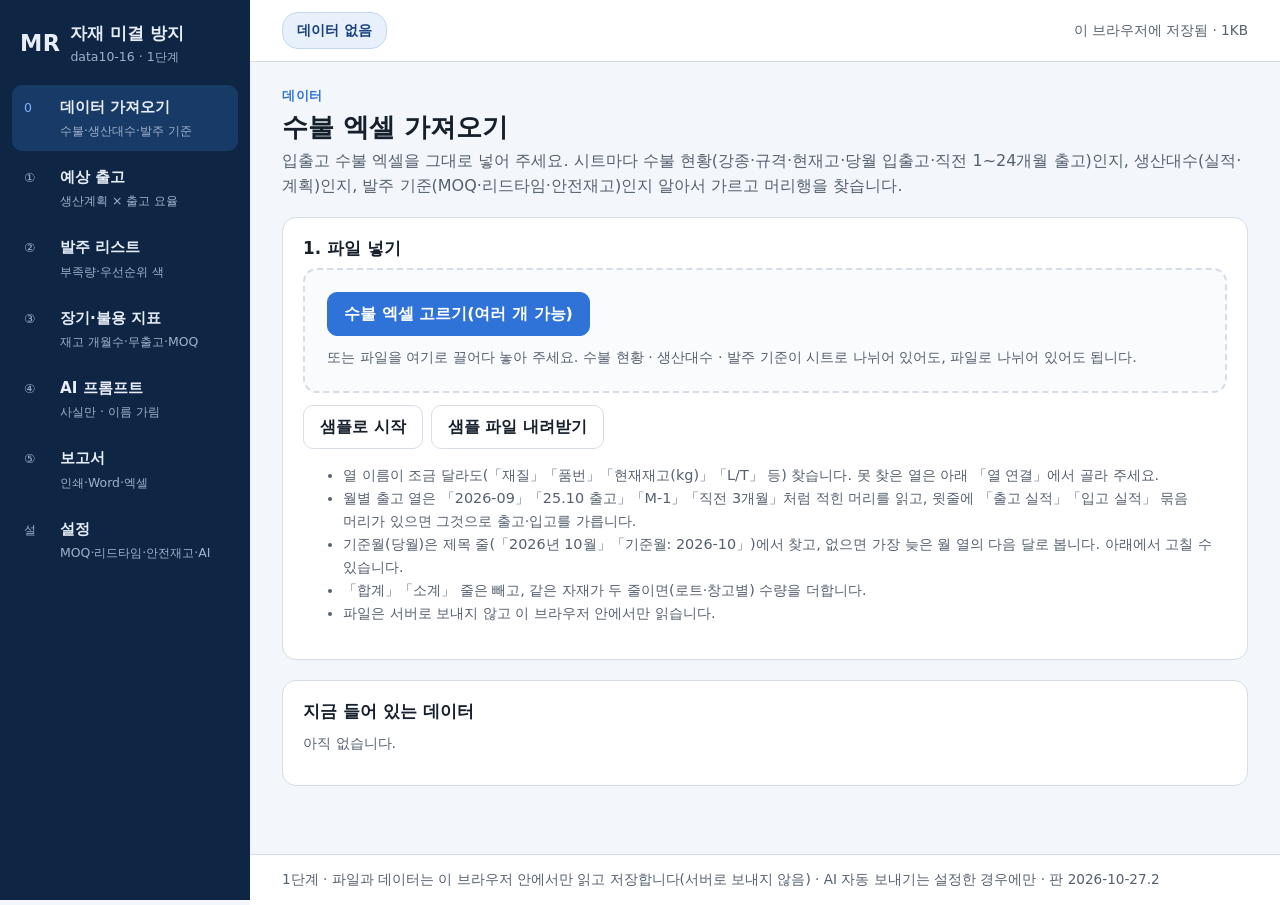
==== index.html @ 87fcae1d "data10-16 임시 배포 Co-Authored-By: Claude Opus 5.5 <noreply@anthropic.com>" ====
<!doctype html>
<html lang="ko">
<head>
  <meta charset="utf-8">
  <meta name="viewport" content="width=device-width, initial-scale=1">
  <title>원/부자재 미결 방지 — 1단계</title>
  <meta name="description" content="입출고 수불 엑셀과 생산계획으로 자재별 대당 출고 요율을 내고 차 3개월 예상 출고·월별 기초재고·부족량·발주 마감과 우선순위 색, MOQ·리드타임을 반영한 발주 리스트, 장기·불용 재고 지표, AI 프롬프트와 보고서를 만드는 브라우저 도구(1단계)">
  <meta name="robots" content="noindex">
  <!-- fresh-guard v3 (2026-10-21) — 배포 직후에도 강력 새로고침 없이 새 화면을 보이게 한다.
       GitHub Pages 는 HTML 을 max-age=600 으로 준다. 브라우저도, GitHub 앞단 캐시(Fastly)도 그동안 옛 HTML 을 줄 수 있다
       (Cloudflare 는 HTML 을 캐시하지 않는다 — cf-cache-status: DYNAMIC 실측).
       여기서 하는 일: 지금 화면의 Last-Modified(document.lastModified)와 서버의 최신 값(HEAD)을 비교해,
       서버 쪽이 새로우면 「?_fg=<판>」을 붙인 주소로 한 번 옮겨 간다. 질의가 붙은 주소는 브라우저 캐시에도 Fastly 캐시에도
       없어 반드시 새 판이 온다(실측 x-cache: MISS). 붙은 _fg 는 새 화면이 뜨자마자 주소창에서 지운다. 같은 판으로 두 번 돌지 않는다.
       v2: 열 때만이 아니라 앱 안 메뉴 이동(pushState·hashchange·popstate) 때도 15초에 한 번까지 다시 잰다(열어 둔 탭).
       v3: location.reload() 대신 질의 붙은 주소로 — reload 가 Fastly 에 남은 옛 판을 다시 받아 멈추던 것(10-21 build-data 강의안).
       탭 전환·포커스로는 옮기지 않는다(입력 유실). ETag 는 Cloudflare 가 지워서 쓸 수 없다. 원본: dreamit-1000/scripts/fresh-guard/guard.html -->
  <script>(function(){try{var L=location,P='_fg',h=window.history,q=L.search;if(/[?&]_fg=/.test(q)&&h&&h.replaceState){q=q.replace(/([?&])_fg=[^&]*&?/,'$1').replace(/[?&]$/,'');h.replaceState(h.state,'',L.pathname+q+L.hash);}var d=Date.parse(document.lastModified),u=L.pathname+L.search,k='__fresh_guard',t=0;if(!d||!window.fetch||!window.sessionStorage)return;var g=function(s,v){return s+(s.indexOf('?')<0?'?':'&')+P+'='+v;};var c=function(){var n=Date.now();if(n-t<15000)return;t=n;fetch(g(u,n),{method:'HEAD',cache:'no-store'}).then(function(r){var lm=r.headers.get('last-modified'),f=lm&&Date.parse(lm);if(!f||f<=d+1000)return;if(sessionStorage.getItem(k)===lm)return;sessionStorage.setItem(k,lm);L.replace(g(L.pathname+L.search,f)+L.hash);})['catch'](function(){});};c();var p=h&&h.pushState;if(p)h.pushState=function(){var x=p.apply(this,arguments);c();return x;};addEventListener('hashchange',c);addEventListener('popstate',c);}catch(e){}})();</script>
  <link rel="stylesheet" href="css/style.css?v=2026-10-27.2">
</head>
<body>
  <a class="skip" href="#main">본문으로 건너뛰기</a>
  <div class="shell">
    <aside class="side" aria-label="주 메뉴">
      <a class="brand" href="#/import">
        <span class="brand-mark" aria-hidden="true">MR</span>
        <span class="brand-text">
          <span class="brand-name">자재 미결 방지</span>
          <span class="brand-sub">data10-16 · 1단계</span>
        </span>
      </a>
      <nav class="nav" id="nav"></nav>
    </aside>

    <div class="body">
      <header class="topbar">
        <a class="scope-chip" id="dataChip" href="#/import"></a>
        <span class="topbar-note" id="storeNote"></span>
      </header>
      <div id="sampleBanner" class="sample-banner" hidden></div>
      <main id="main" class="main" tabindex="-1"></main>
      <footer class="site-footer">
        1단계 · 파일과 데이터는 이 브라우저 안에서만 읽고 저장합니다(서버로 보내지 않음) · AI 자동 보내기는 설정한 경우에만
      </footer>
    </div>
  </div>

  <div id="toast" class="toast" role="status" aria-live="polite" hidden></div>

  <!-- 로컬 파일(file://)로 열어도 돌도록 module 이 아닌 일반 스크립트로 불러옵니다 -->
  <script src="vendor/xlsx.full.min.js?v=2026-10-27.2"></script>
  <script src="js/logic.js?v=2026-10-27.2"></script>
  <script src="js/sample-data.js?v=2026-10-27.2"></script>
  <script src="js/store.js?v=2026-10-27.2"></script>
  <script src="js/charts.js?v=2026-10-27.2"></script>
  <script src="js/ai-endpoint.js?v=2026-10-27.2"></script>
  <script src="js/ai-panel.js?v=2026-10-27.2"></script>
  <script src="js/app.js?v=2026-10-27.2"></script>
</body>
</html>
---- css/style.css ----
/* Deep drawing 불량률 분석 — 1단계 화면 스타일
   뼈대(짙은 남색 사이드바 + 밝은 본문)와 부품은 data09-25 에서 가져왔습니다.
   360px 까지 반응형, 좁은 화면에서는 사이드바가 위쪽 메뉴로 바뀝니다. 그래프 색은 --series-* 변수. */
:root {
  --container-pad: 16px;
  --bg: #f3f6fa;
  --surface: #ffffff;
  --text: #16202c;
  --muted: #56616f;
  --line: #d6dde6;
  --primary: #2f73d9;
  --primary-dark: #215cb4;
  --primary-soft: #e8f0fc;
  --on-primary: #ffffff;
  --side: #0f2544;
  --side-2: #183a66;
  --on-side: #e7eef8;
  --on-side-muted: #9fb2cc;
  --danger: #b3261e;
  --warn-bg: #fff4d6;
  --ok: #1b6e3a;
  --fact: #1b6e3a;
  --obs: #8a4b00;
  --radius: 10px;
  --series-1: #2a78d6;    /* 불량률 */
  --series-2: #eb6834;    /* 목표 초과·몰린 조건 */
  --series-3: #1baf7a;    /* 목표선 */
  --series-plan: #9aa7b8; /* 작업수량·표본 적음(중립 회색) */
  --caution-bg: #fff4d6;
  --caution: #6b4d00;
}
@media (min-width: 640px) { :root { --container-pad: 24px; } }
@media (min-width: 1024px) { :root { --container-pad: 32px; } }

*, *::before, *::after { box-sizing: border-box; }
html { -webkit-text-size-adjust: 100%; }
body {
  margin: 0;
  background: var(--bg);
  color: var(--text);
  font-family: "Pretendard", "Apple SD Gothic Neo", "Malgun Gothic", "Noto Sans KR", system-ui, sans-serif;
  font-size: 16px;
  line-height: 1.6;
  word-break: keep-all;
  overflow-wrap: break-word;
}
button, input, select, textarea { font: inherit; color: inherit; }
input[type="file"] { max-width: 100%; }
img { max-width: 100%; display: block; }
h1, h2, h3 { line-height: 1.3; margin: 0 0 .5em; }
h1 { font-size: 1.6rem; }
h2 { font-size: 1.2rem; }
h3 { font-size: 1.05rem; }
p { margin: 0 0 .75em; }
a { color: var(--primary); }
.sr { position: absolute; width: 1px; height: 1px; overflow: hidden; clip: rect(0 0 0 0); white-space: nowrap; }
.skip { position: absolute; left: -999px; }
.skip:focus { left: 8px; top: 8px; background: #fff; padding: 8px; z-index: 50; }
[hidden] { display: none !important; }

/* ── 뼈대: 사이드바 + 본문 ─────────────────── */
.shell { display: grid; grid-template-columns: 250px minmax(0, 1fr); min-height: 100vh; }
.side { background: var(--side); color: var(--on-side); padding: 20px 12px; position: sticky; top: 0; height: 100vh; overflow-y: auto; }
.brand { display: flex; align-items: center; gap: 10px; text-decoration: none; color: var(--on-side); padding: 0 8px 18px; }
.brand-mark { font-weight: 800; font-size: 1.4rem; letter-spacing: .02em; }
.brand-text { display: flex; flex-direction: column; min-width: 0; }
.brand-name { font-weight: 800; font-size: 1.05rem; }
.brand-sub { font-size: .78rem; color: var(--on-side-muted); }
.nav { display: flex; flex-direction: column; gap: 4px; }
.nav a {
  display: grid; grid-template-columns: 28px minmax(0, 1fr); gap: 2px 8px; align-items: baseline;
  padding: 10px 12px; border-radius: var(--radius); color: var(--on-side); text-decoration: none;
}
.nav a .no { font-size: .78rem; color: var(--on-side-muted); }
.nav a .t { font-weight: 700; font-size: .95rem; }
.nav a .s { grid-column: 2; font-size: .78rem; color: var(--on-side-muted); }
.nav a:hover { background: rgba(255, 255, 255, .06); }
.nav a[aria-current="page"] { background: var(--side-2); }
.nav a[aria-current="page"] .no { color: #7fb0ff; }

.body { min-width: 0; display: flex; flex-direction: column; }
.topbar {
  display: flex; flex-wrap: wrap; align-items: center; gap: 8px 16px;
  padding: 12px var(--container-pad); background: var(--surface); border-bottom: 1px solid var(--line);
  position: sticky; top: 0; z-index: 10;
}
.scope-chip {
  display: inline-flex; flex-wrap: wrap; gap: 2px 8px; align-items: center; min-width: 0; max-width: 100%;
  padding: 6px 14px; border-radius: 16px; background: var(--primary-soft); border: 1px solid #c3d6f3;
  color: #17427e; font-weight: 700; font-size: .9rem; text-decoration: none;
}
.scope-chip .dim { font-weight: 500; color: var(--muted); }
.topbar-note { margin-left: auto; font-size: .85rem; color: var(--muted); }
.sample-banner { background: var(--warn-bg); border-bottom: 1px solid #e8cf85; color: #5a4400; font-size: .92rem; padding: 8px var(--container-pad); }
.main { padding: 24px var(--container-pad) 48px; width: 100%; max-width: calc(1280px + 2 * var(--container-pad)); }
.main:focus { outline: none; }
.site-footer { margin-top: auto; border-top: 1px solid var(--line); background: var(--surface); color: var(--muted); font-size: .85rem; padding: 14px var(--container-pad); }

@media (max-width: 1023px) {
  .shell { grid-template-columns: minmax(0, 1fr); }
  .side { position: static; height: auto; padding: 12px var(--container-pad); }
  .brand { padding: 0 0 10px; }
  .nav { flex-direction: row; flex-wrap: wrap; gap: 4px; }
  .nav a { display: inline-flex; gap: 6px; padding: 6px 10px; }
  .nav a .s { display: none; }
  .topbar { position: static; }
}

/* ── 공통 부품 ─────────────────────────── */
.stage { font-size: .8rem; font-weight: 800; color: var(--primary); letter-spacing: .04em; margin-bottom: 4px; }
.page-head { display: flex; flex-wrap: wrap; align-items: flex-end; gap: 8px 16px; margin-bottom: 18px; }
.page-head .titles { margin-right: auto; min-width: 0; }
.page-head h1 { margin: 0; }
.page-head .lead { color: var(--muted); margin: 4px 0 0; }
.card { background: var(--surface); border: 1px solid var(--line); border-radius: 14px; padding: 20px; margin-bottom: 20px; min-width: 0; }
.card > h2 { font-size: 1.05rem; }
.note { color: var(--muted); font-size: .9rem; }
.grid-2 { display: grid; grid-template-columns: repeat(2, minmax(0, 1fr)); gap: 20px; }
@media (max-width: 900px) { .grid-2 { grid-template-columns: minmax(0, 1fr); } }

.btn {
  display: inline-flex; align-items: center; justify-content: center; gap: 8px;
  min-height: 44px; padding: 8px 16px; border-radius: var(--radius);
  border: 1px solid var(--line); background: var(--surface); cursor: pointer; font-weight: 700; text-decoration: none; color: var(--text);
}
.btn:hover { border-color: var(--primary); }
.btn:disabled { opacity: .5; cursor: not-allowed; }
.btn-primary { background: var(--primary); color: var(--on-primary); border-color: var(--primary); }
.btn-primary:hover { background: var(--primary-dark); }
.btn-danger { color: var(--danger); border-color: var(--danger); }
.btn-sm { min-height: 36px; padding: 4px 12px; font-size: .9rem; }
.btn-big { min-height: 52px; font-size: 1.05rem; padding: 12px 28px; }
.btn-row { display: flex; flex-wrap: wrap; gap: 8px; }

/* 양식 */
.form-grid { display: grid; grid-template-columns: repeat(3, minmax(0, 1fr)); gap: 14px 18px; }
.form-grid .span-all { grid-column: 1 / -1; }
@media (max-width: 1100px) { .form-grid { grid-template-columns: repeat(2, minmax(0, 1fr)); } }
@media (max-width: 560px) { .form-grid { grid-template-columns: minmax(0, 1fr); } }
.field { display: flex; flex-direction: column; gap: 4px; min-width: 0; }
.field > span { font-weight: 700; font-size: .9rem; }
.field > span .req { color: var(--danger); margin-left: 4px; }
.field input, .field select, .field textarea {
  width: 100%; min-height: 44px; padding: 8px 10px; border: 1px solid var(--line); border-radius: var(--radius); background: var(--surface);
}
.field textarea { min-height: 80px; resize: vertical; }
.field .hint { font-size: .82rem; color: var(--muted); }
.field .err { color: var(--danger); font-size: .88rem; }
.field.invalid input, .field.invalid select, .field.invalid textarea { border-color: var(--danger); }
fieldset.block { border: 1px solid var(--line); border-radius: 14px; padding: 16px 18px 18px; margin: 0 0 18px; background: var(--surface); min-width: 0; }
fieldset.block legend { font-weight: 800; padding: 0 6px; }
details.block { border: 1px solid var(--line); border-radius: 14px; padding: 8px 18px; margin: 0 0 10px; background: var(--surface); min-width: 0; }
details.block[open] { padding-bottom: 16px; }
details.block > summary { font-weight: 800; overflow-wrap: anywhere; }
.view-toggle { display: inline-flex; border: 1px solid var(--line); border-radius: 10px; overflow: hidden; }
.view-toggle button { border: 0; background: var(--surface); padding: 6px 14px; font: inherit; cursor: pointer; min-height: 36px; }
.view-toggle button[aria-pressed="true"] { background: var(--primary); color: #fff; font-weight: 700; }
table.list.pivot td.label { white-space: nowrap; }
table.list.alias td:first-child { font-weight: 700; }
.kind { display: inline-block; font-size: .75rem; font-weight: 800; padding: 1px 8px; border-radius: 999px; margin-left: 6px; vertical-align: middle; }
.kind.fact { background: #e3f3e8; color: var(--fact); }
.kind.obs { background: #fdf0dc; color: var(--obs); }
.kind.meta { background: #eef1f5; color: var(--muted); }
.submit-bar { display: flex; justify-content: flex-end; gap: 8px; flex-wrap: wrap; position: sticky; bottom: 0; background: var(--bg); padding: 12px 0; }

/* 표 */
.table-wrap { overflow-x: auto; border: 1px solid var(--line); border-radius: var(--radius); background: var(--surface); }
table.list { width: 100%; border-collapse: collapse; font-size: .92rem; }
table.list th, table.list td { padding: 8px 10px; border-bottom: 1px solid var(--line); text-align: left; vertical-align: top; }
table.list th { background: #eef2f7; white-space: nowrap; }
table.list td.num, table.list th.num { text-align: right; white-space: nowrap; }
table.list td.zero { color: #a3adba; }
table.list tr.differs td { background: #fffaf0; }
table.list td.blk { color: var(--muted); font-size: .82rem; white-space: nowrap; }
.heat-1 { background: #eef4fd; } .heat-2 { background: #d9e7fb; } .heat-3 { background: #bcd4f7; }

/* 통계 타일 */
.tiles { display: grid; grid-template-columns: repeat(4, minmax(0, 1fr)); gap: 12px; margin-bottom: 20px; }
@media (max-width: 900px) { .tiles { grid-template-columns: repeat(2, minmax(0, 1fr)); } }
.tile { background: var(--surface); border: 1px solid var(--line); border-radius: 14px; padding: 14px 16px; min-width: 0; }
.tile .k { font-size: .85rem; color: var(--muted); }
.tile .v { font-size: 1.6rem; font-weight: 800; }

/* 가져오기 */
.map-grid { display: grid; grid-template-columns: repeat(auto-fill, minmax(260px, 1fr)); gap: 10px 16px; }
.map-row { display: flex; flex-direction: column; gap: 4px; min-width: 0; border: 1px solid var(--line); border-radius: 10px; padding: 8px 10px; background: #fafbfd; }
.map-row .col { font-weight: 800; }
.map-row .ex { font-size: .8rem; color: var(--muted); overflow: hidden; text-overflow: ellipsis; white-space: nowrap; }
.map-row select { min-height: 38px; border: 1px solid var(--line); border-radius: 8px; padding: 4px 8px; background: #fff; width: 100%; }

.alert { padding: 10px 14px; border-radius: var(--radius); margin: 10px 0; }
.alert.warn { background: #fdecea; color: #7a1c14; }
.alert.info { background: #eaf1fa; color: #123a66; }
.empty { text-align: center; padding: 40px 16px; color: var(--muted); }

/* 대화상자·알림 */
.dialog { border: none; border-radius: 12px; padding: 0; width: min(640px, calc(100vw - 32px)); max-height: calc(100vh - 32px); }
.dialog::backdrop { background: rgba(0, 0, 0, .45); }
.dialog-body { padding: 20px; }
.dialog-actions { display: flex; justify-content: flex-end; gap: 8px; margin-top: 16px; flex-wrap: wrap; }
.toast { position: fixed; left: 50%; bottom: 24px; transform: translateX(-50%); background: #1b2430; color: #fff; padding: 12px 18px; border-radius: var(--radius); z-index: 100; max-width: calc(100vw - 32px); }
.toast.error { background: var(--danger); }


/* ── data09-25 에서 이어 온 부품 ─────────── */
.filters { display: grid; grid-template-columns: repeat(auto-fit, minmax(min(100%, 200px), 1fr)); gap: 12px 16px; align-items: end; }
.filters .span-all { grid-column: 1 / -1; margin: 0; }
h2.sec { font-size: 1.15rem; margin: 4px 0 12px; }
.tile .v { font-size: 1.35rem; }
.map-row.missing { border-color: var(--danger); background: #fdf3f2; }
.map-row .req { color: var(--danger); font-size: .78rem; }
details > summary { cursor: pointer; font-weight: 700; padding: 6px 0; min-height: 32px; }
details.warn-list ul { max-height: 240px; overflow: auto; font-size: .88rem; }
details.card.rules > summary { font-weight: 700; }
.charts { display: grid; grid-template-columns: repeat(2, minmax(0, 1fr)); gap: 16px; margin-bottom: 16px; }
@media (max-width: 900px) { .charts { grid-template-columns: minmax(0, 1fr); } }
.fig { margin: 0; border: 1px solid var(--line); border-radius: var(--radius); padding: 10px 12px; min-width: 0; background: var(--surface); }
.fig figcaption { font-weight: 800; font-size: .92rem; }
svg.chart { width: 100%; height: auto; display: block; }
svg.chart .grid { stroke: #e6eaf0; stroke-width: 1; }
svg.chart .axis { stroke: #b9c2ce; stroke-width: 1; }
svg.chart .tick { fill: var(--muted); font-size: 12px; }
svg.chart .ln { fill: none; stroke-width: 2; stroke-linejoin: round; }
svg.chart .dot { stroke: var(--surface); stroke-width: 2; }
.legend { display: flex; flex-wrap: wrap; gap: 4px 14px; font-size: .82rem; color: var(--muted); min-height: 4px; }
.legend .lg { display: inline-flex; align-items: center; gap: 6px; }
.legend i { width: 12px; height: 12px; border-radius: 3px; display: inline-block; }
table.list tr.sum td { background: #eef2f7; font-weight: 700; }
table.list tr.total td { background: #dfe7f2; }
table.list td.indent { padding-left: 22px; }
table.list.weekly td:last-child { min-width: 220px; }
table.list.items input[type="text"], table.list.items input:not([type]) { width: 100%; min-height: 36px; padding: 4px 6px; border: 1px solid var(--line); border-radius: 8px; }
table.list tr.excluded td { color: #8b95a3; }
.an-list { display: grid; gap: 10px; }
.an { border: 1px solid var(--line); border-left-width: 5px; border-radius: var(--radius); padding: 10px 14px; min-width: 0; }
.an.lv-bad { border-left-color: var(--danger); }
.an.lv-warn { border-left-color: #c98500; }
.an-top { display: flex; flex-wrap: wrap; align-items: center; gap: 4px 8px; }
.an-ev { margin: 6px 0 4px; font-weight: 600; }
.an .note { margin: 2px 0; }
.tag.caution { background: var(--caution-bg); color: var(--caution); }
.drop { display: flex; flex-wrap: wrap; align-items: center; gap: 10px 16px; padding: 22px; border: 2px dashed var(--line); border-radius: 14px; background: #fafbfd; margin-bottom: 12px; }
.drop.over { border-color: var(--primary); background: var(--primary-soft); }
.btn { position: relative; }
.btn input[type="file"] { position: absolute; width: 1px; height: 1px; overflow: hidden; clip: rect(0 0 0 0); }
.steps { margin: 8px 0 12px; padding-left: 22px; }
.mono { font-family: ui-monospace, Menlo, Consolas, monospace; font-size: .85rem; }
textarea { width: 100%; min-height: 120px; padding: 8px 10px; border: 1px solid var(--line); border-radius: var(--radius); background: var(--surface); resize: vertical; }
.paper { padding: 28px; }
.rp h1 { font-size: 1.4rem; }
.rp h2 { font-size: 1.1rem; margin-top: 18px; }
.rp .pre { white-space: pre-line; background: #fafbfd; border: 1px solid var(--line); border-radius: var(--radius); padding: 12px 14px; }
.ai-send { display: inline-flex; align-items: center; flex-wrap: wrap; gap: 4px; }
@media (max-width: 700px) { .paper { padding: 16px; } }

@media print {
  .side, .topbar, .site-footer, .sample-banner, .no-print, .toast, .filters { display: none !important; }
  .shell { display: block; }
  body { background: #fff; font-size: 10.5pt; }
  .main { padding: 0; max-width: none; }
  .card { border: none; padding: 0; }
  .table-wrap { overflow: visible; border: none; }
  table.list th, table.list td { padding: 3px 5px; }
}
.mask-box { border: 1px solid var(--line); border-radius: 12px; padding: 10px 14px; margin: 0 0 12px; background: #fafbfd; }
.mask-box .opt { margin: 0; }

/* ── data10-11 에서 이어 온 부품 ────────── */
.opt { position: relative; display: flex; gap: 10px; align-items: flex-start; padding: 10px 12px; border: 1px solid var(--line); border-radius: var(--radius); background: var(--surface); cursor: pointer; min-width: 0; }
.opt input { margin-top: 4px; flex: none; width: 18px; height: 18px; accent-color: var(--primary); }
.opt .t { font-weight: 700; display: block; }
.opt .s { font-size: .82rem; color: var(--muted); display: block; }
.tag { display: inline-block; font-size: .75rem; font-weight: 800; padding: 1px 8px; border-radius: 999px; background: #eef1f5; color: var(--muted); }
.tag.warn { background: #fdecea; color: #7a1c14; }
.tag.m4 { background: var(--primary-soft); color: #17427e; }
svg.chart .ref { stroke: var(--series-3); stroke-width: 2; stroke-dasharray: 6 4; }
svg.chart .ref.now { stroke: #8a95a5; }
svg.chart .ref-label { fill: #12704d; font-size: 12px; font-weight: 700; }
svg.chart .ref-label.now { fill: #56616f; }
svg.chart .tick.val { font-weight: 700; fill: var(--text); }
.legend .ref-sw { width: 16px; height: 0; border-top: 2px dashed var(--series-3); border-radius: 0; background: none; }
.legend .ref-sw.now { border-top-color: #8a95a5; }
table.list tr.small td { color: #8b95a3; }
table.list td.over { color: #9a2a12; font-weight: 700; }
table.list.cross td.num { min-width: 86px; }
table.list.cross td.heat-1 { background: #fdf0e8; } table.list.cross td.heat-2 { background: #fbd9c6; } table.list.cross td.heat-3 { background: #f6b896; }
table.list.cross td.low { background: #eaf5ef; }
.small-mark { color: #8b95a3; font-size: .8rem; white-space: nowrap; }
.hot-list { display: grid; gap: 10px; }
.hot { border: 1px solid var(--line); border-left: 5px solid var(--series-2); border-radius: var(--radius); padding: 10px 14px; min-width: 0; }
.hot-top { display: flex; flex-wrap: wrap; gap: 4px 8px; align-items: center; }
.hot-top strong { font-size: 1.02rem; }
.hot .ev { margin: 6px 0 2px; font-weight: 600; }
.hot .note { margin: 2px 0; }
.m4-sec { margin-bottom: 20px; }
.m4-sec > h2 { display: flex; flex-wrap: wrap; gap: 6px 10px; align-items: baseline; }
.dim-grid { display: grid; grid-template-columns: repeat(2, minmax(0, 1fr)); gap: 16px; }
@media (max-width: 1100px) { .dim-grid { grid-template-columns: minmax(0, 1fr); } }
.dim-box { min-width: 0; }
.dim-box h3 { margin-top: 4px; }
.tabs { display: flex; flex-wrap: wrap; gap: 6px; margin-bottom: 12px; }
.tabs button { min-height: 40px; padding: 6px 14px; border: 1px solid var(--line); border-radius: 999px; background: var(--surface); cursor: pointer; font-weight: 700; }
.tabs button[aria-pressed="true"] { background: var(--primary); border-color: var(--primary); color: var(--on-primary); }
.inline-form { display: grid; grid-template-columns: repeat(auto-fit, minmax(min(100%, 160px), 1fr)); gap: 10px 14px; align-items: end; }
.goal { display: flex; flex-wrap: wrap; gap: 4px 12px; align-items: baseline; }
.goal .big { font-size: 1.6rem; font-weight: 800; }
.goal .over { color: #9a2a12; }
.goal .ok { color: var(--ok); }
.tile .v.over { color: #9a2a12; }
.tile .v.ok { color: var(--ok); }
svg.chart.hbar .tick { font-size: 15px; }

/* ── data10-16 추가: 우선순위 색 ─────────── */
:root {
  --pr-red: #b3261e; --pr-red-bg: #fbe1dd;
  --pr-orange: #9a4a00; --pr-orange-bg: #fdebd3;
  --pr-yellow: #6b5600; --pr-yellow-bg: #fdf6cf;
  --pr-green: #1b6e3a; --pr-green-bg: #e3f3e8;
}
.pr { display: inline-block; font-size: .78rem; font-weight: 800; padding: 2px 9px; border-radius: 999px; white-space: nowrap; }
.pr-red { background: var(--pr-red); color: #fff; }
.pr-orange { background: #e07a10; color: #1f1300; }
.pr-yellow { background: #f2cc2e; color: #2b2200; }
.pr-green { background: var(--pr-green-bg); color: var(--pr-green); }
table.list tr.row-red td { background: var(--pr-red-bg); }
table.list tr.row-orange td { background: var(--pr-orange-bg); }
table.list tr.row-yellow td { background: var(--pr-yellow-bg); }
table.list tr.row-dead td { background: #f1f3f7; }
table.list td.neg { color: var(--pr-red); font-weight: 800; }
table.list td.low { color: var(--pr-orange); font-weight: 700; }
table.list tr.first td { border-top: 2px solid #c6cfdb; }
table.list small.code { color: var(--muted); font-size: .78rem; white-space: nowrap; }
table.list.order td:nth-child(2) { min-width: 180px; }
table.list.order td:last-child { min-width: 200px; font-size: .85rem; }
table.list.params input { width: 100%; min-width: 80px; min-height: 36px; padding: 4px 6px; border: 1px solid var(--line); border-radius: 8px; }
.flag { color: #9a2a12; font-weight: 700; }
.tile.t-red { border-left: 6px solid var(--pr-red); }
.tile.t-orange { border-left: 6px solid #e07a10; }
.tile.t-yellow { border-left: 6px solid #f2cc2e; }
.tile.t-green { border-left: 6px solid #3a9a5d; }
.tile.t-dead { border-left: 6px solid var(--danger); }
.tile.t-long { border-left: 6px solid #e07a10; }
.sheet-box { border-top: 1px solid var(--line); padding-top: 12px; margin-top: 12px; }
.sheet-box:first-of-type { border-top: 0; margin-top: 4px; }
@media print {
  * { -webkit-print-color-adjust: exact; print-color-adjust: exact; }
  .tabs { display: none !important; }
}
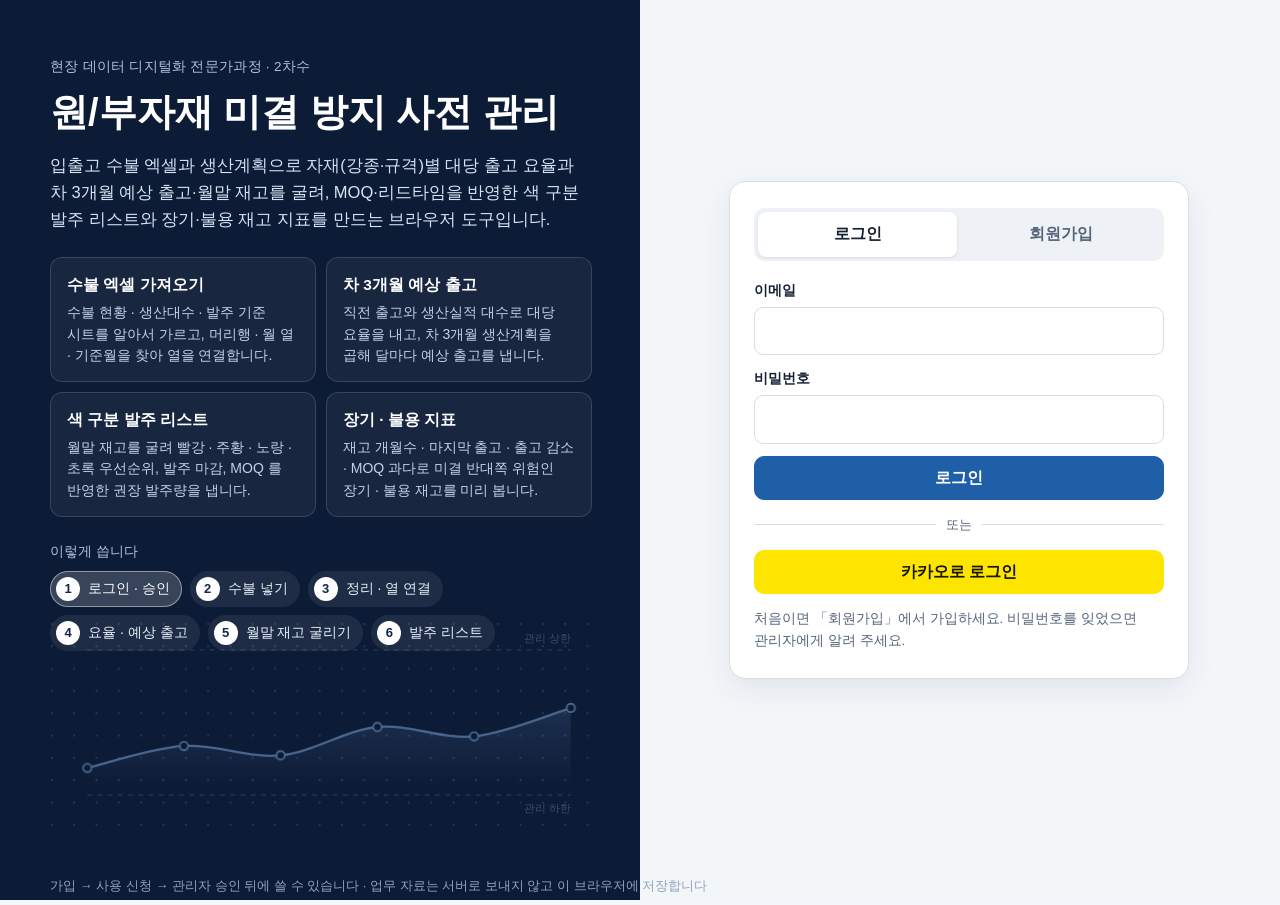
==== commit 81afec7e: "v2.0 — 로그인·사용 승인 · 로그인 전 대문 · 최종 기획서 · 요청 반영(08·09·13) Co-Authored-By: Claude Opus 5.5 <noreply@anth" ====
--- a/index.html
+++ b/index.html
@@ -3,8 +3,8 @@
 <head>
   <meta charset="utf-8">
   <meta name="viewport" content="width=device-width, initial-scale=1">
-  <title>원/부자재 미결 방지 — 1단계</title>
-  <meta name="description" content="입출고 수불 엑셀과 생산계획으로 자재별 대당 출고 요율을 내고 차 3개월 예상 출고·월별 기초재고·부족량·발주 마감과 우선순위 색, MOQ·리드타임을 반영한 발주 리스트, 장기·불용 재고 지표, AI 프롬프트와 보고서를 만드는 브라우저 도구(1단계)">
+  <title>원/부자재 미결 방지 — v2.0</title>
+  <meta name="description" content="입출고 수불 엑셀과 생산계획으로 자재별 대당 출고 요율을 내고 차 3개월 예상 출고·월별 기초재고·부족량·발주 마감과 우선순위 색, MOQ·리드타임을 반영한 발주 리스트, 장기·불용 재고 지표, AI 프롬프트와 보고서를 만드는 브라우저 도구">
   <meta name="robots" content="noindex">
   <!-- fresh-guard v3 (2026-10-21) — 배포 직후에도 강력 새로고침 없이 새 화면을 보이게 한다.
        GitHub Pages 는 HTML 을 max-age=600 으로 준다. 브라우저도, GitHub 앞단 캐시(Fastly)도 그동안 옛 HTML 을 줄 수 있다
@@ -16,7 +16,11 @@
        v3: location.reload() 대신 질의 붙은 주소로 — reload 가 Fastly 에 남은 옛 판을 다시 받아 멈추던 것(10-21 build-data 강의안).
        탭 전환·포커스로는 옮기지 않는다(입력 유실). ETag 는 Cloudflare 가 지워서 쓸 수 없다. 원본: dreamit-1000/scripts/fresh-guard/guard.html -->
   <script>(function(){try{var L=location,P='_fg',h=window.history,q=L.search;if(/[?&]_fg=/.test(q)&&h&&h.replaceState){q=q.replace(/([?&])_fg=[^&]*&?/,'$1').replace(/[?&]$/,'');h.replaceState(h.state,'',L.pathname+q+L.hash);}var d=Date.parse(document.lastModified),u=L.pathname+L.search,k='__fresh_guard',t=0;if(!d||!window.fetch||!window.sessionStorage)return;var g=function(s,v){return s+(s.indexOf('?')<0?'?':'&')+P+'='+v;};var c=function(){var n=Date.now();if(n-t<15000)return;t=n;fetch(g(u,n),{method:'HEAD',cache:'no-store'}).then(function(r){var lm=r.headers.get('last-modified'),f=lm&&Date.parse(lm);if(!f||f<=d+1000)return;if(sessionStorage.getItem(k)===lm)return;sessionStorage.setItem(k,lm);L.replace(g(L.pathname+L.search,f)+L.hash);})['catch'](function(){});};c();var p=h&&h.pushState;if(p)h.pushState=function(){var x=p.apply(this,arguments);c();return x;};addEventListener('hashchange',c);addEventListener('popstate',c);}catch(e){}})();</script>
-  <link rel="stylesheet" href="css/style.css?v=2026-10-27.2">
+  <link rel="stylesheet" href="css/style.css?v=2026-11-10.1">
+  <!-- auth-kit: 로그인 전에는 도구 화면을 감춘다(js/auth.js 가 판정 뒤 푼다) -->
+  <script>document.documentElement.classList.add('auth-lock')</script>
+  <link rel="stylesheet" href="css/auth.css?v=2026-11-10.1">
+  <!-- /auth-kit -->
 </head>
 <body>
   <a class="skip" href="#main">본문으로 건너뛰기</a>
@@ -26,7 +30,7 @@
         <span class="brand-mark" aria-hidden="true">MR</span>
         <span class="brand-text">
           <span class="brand-name">자재 미결 방지</span>
-          <span class="brand-sub">data10-16 · 1단계</span>
+          <span class="brand-sub">data10-16 · v2.0</span>
         </span>
       </a>
       <nav class="nav" id="nav"></nav>
@@ -40,7 +44,7 @@
       <div id="sampleBanner" class="sample-banner" hidden></div>
       <main id="main" class="main" tabindex="-1"></main>
       <footer class="site-footer">
-        1단계 · 파일과 데이터는 이 브라우저 안에서만 읽고 저장합니다(서버로 보내지 않음) · AI 자동 보내기는 설정한 경우에만
+        v2.0 · 파일과 데이터는 이 브라우저 안에서만 읽고 저장합니다(서버로 보내지 않음) · AI 자동 보내기는 설정한 경우에만
       </footer>
     </div>
   </div>
@@ -48,13 +52,18 @@
   <div id="toast" class="toast" role="status" aria-live="polite" hidden></div>
 
   <!-- 로컬 파일(file://)로 열어도 돌도록 module 이 아닌 일반 스크립트로 불러옵니다 -->
-  <script src="vendor/xlsx.full.min.js?v=2026-10-27.2"></script>
-  <script src="js/logic.js?v=2026-10-27.2"></script>
-  <script src="js/sample-data.js?v=2026-10-27.2"></script>
-  <script src="js/store.js?v=2026-10-27.2"></script>
-  <script src="js/charts.js?v=2026-10-27.2"></script>
-  <script src="js/ai-endpoint.js?v=2026-10-27.2"></script>
-  <script src="js/ai-panel.js?v=2026-10-27.2"></script>
-  <script src="js/app.js?v=2026-10-27.2"></script>
+  <script src="vendor/xlsx.full.min.js?v=2026-11-10.1"></script>
+  <script src="js/logic.js?v=2026-11-10.1"></script>
+  <script src="js/sample-data.js?v=2026-11-10.1"></script>
+  <script src="js/store.js?v=2026-11-10.1"></script>
+  <script src="js/charts.js?v=2026-11-10.1"></script>
+  <script src="js/ai-endpoint.js?v=2026-11-10.1"></script>
+  <script src="js/ai-panel.js?v=2026-11-10.1"></script>
+  <script src="js/app.js?v=2026-11-10.1"></script>
+  <!-- auth-kit: 로그인 · 사용 신청 · 승인(정본 data10-00/kit/auth) -->
+  <script src="vendor/supabase.js?v=2026-11-10.1"></script>
+  <script src="js/auth-config.js?v=2026-11-10.1"></script>
+  <script src="js/auth.js?v=2026-11-10.1"></script>
+  <!-- /auth-kit -->
 </body>
 </html>
--- a/css/auth.css
+++ b/css/auth.css
@@ -0,0 +1,184 @@
+/* data10 로그인 키트 — 정본: data10-00/kit/auth/css/auth.css (사본을 직접 고치지 말 것)
+   로그인 전 대문 · 사용 신청 · 승인 대기 · 구성원 관리 창. 클래스는 모두 ag- / auth- 로 시작해 도구 화면과 섞이지 않는다. */
+:root {
+  --ag-ink: #172334; --ag-sub: #55657a; --ag-line: #d6dee8; --ag-bg: #f3f6f9;
+  --ag-navy: #13274b; --ag-navy-2: #0c1b36; --ag-brand: #1f5fa8; --ag-brand-d: #174a84;
+  --ag-ok: #1b6e3a; --ag-ok-bg: #e5f3ea; --ag-err: #b3261e; --ag-err-bg: #fdecea; --ag-warn: #7a5200; --ag-warn-bg: #fff4d6;
+  --ag-accent: #a9c2e2;
+  --ag-pad: 20px;
+}
+@media (min-width: 640px) { :root { --ag-pad: 28px; } }
+@media (min-width: 1024px) { :root { --ag-pad: 40px; } }
+
+/* 로그인 전에는 도구 화면을 감춘다(자리는 그대로 — 그래프 폭 계산이 흔들리지 않게 visibility) */
+html.auth-lock body > *:not(#authGate) { visibility: hidden; }
+html.auth-lock body { overflow: hidden; }
+
+.ag {
+  position: fixed; inset: 0; z-index: 2000; overflow-y: auto; -webkit-overflow-scrolling: touch;
+  background: var(--ag-bg); color: var(--ag-ink);
+  font: 16px/1.65 Pretendard, 'Apple SD Gothic Neo', 'Malgun Gothic', 'Noto Sans KR', sans-serif;
+  word-break: keep-all; overflow-wrap: break-word;
+}
+.ag[hidden] { display: none; }
+.ag *, .ag *::before, .ag *::after, .ag-modal * { box-sizing: border-box; }
+
+.ag-wrap {
+  max-width: calc(1180px + 2 * var(--ag-pad)); margin: 0 auto; padding: 0 var(--ag-pad);
+  display: grid; grid-template-columns: minmax(0, 1fr); gap: 0;
+}
+.ag-hero {
+  background: linear-gradient(160deg, var(--ag-navy) 0%, var(--ag-navy-2) 100%); color: #fff;
+  margin: 0 calc(-1 * var(--ag-pad)); padding: 36px var(--ag-pad) 32px;
+}
+.ag-side { padding: 24px 0 8px; }
+@media (min-width: 960px) {
+  .ag { background: linear-gradient(90deg, var(--ag-navy-2) 0, var(--ag-navy-2) 50%, var(--ag-bg) 50%); }
+  .ag-wrap { grid-template-columns: minmax(0, 1fr) minmax(0, 1fr); min-height: calc(100vh - 48px); align-items: center; }
+  .ag-hero { margin: 0; padding: 56px 48px 56px 0; background: none; min-height: 100%; display: flex; flex-direction: column; justify-content: center; }
+  .ag-side { padding: 56px 0 56px 48px; }
+}
+.ag-eyebrow { margin: 0 0 10px; font-size: 13.5px; letter-spacing: .02em; color: var(--ag-accent); }
+.ag-hero h1 { margin: 0 0 14px; font-size: clamp(26px, 3.6vw, 38px); line-height: 1.3; color: #fff; font-weight: 800; }
+.ag-lead { margin: 0 0 24px; color: #d7e3f2; font-size: 16.5px; max-width: 640px; }
+.ag-feats { list-style: none; margin: 0 0 24px; padding: 0; display: grid; grid-template-columns: minmax(0, 1fr); gap: 10px; }
+@media (min-width: 640px) { .ag-feats { grid-template-columns: repeat(2, minmax(0, 1fr)); } }
+.ag-feats li { border: 1px solid rgba(255, 255, 255, .14); border-radius: 12px; padding: 14px 16px; background: rgba(255, 255, 255, .05); }
+.ag-feats b { display: block; color: #fff; font-size: 15.5px; margin-bottom: 4px; }
+.ag-feats span { display: block; color: #c4d3e6; font-size: 14px; line-height: 1.55; }
+.ag-flow-t { margin: 0 0 8px; font-size: 13.5px; color: #a9c2e2; }
+.ag-flow ol { list-style: none; margin: 0; padding: 0; display: flex; flex-wrap: wrap; gap: 8px; }
+.ag-flow li { display: inline-flex; align-items: center; gap: 8px; padding: 6px 12px 6px 6px; border-radius: 999px; background: rgba(255, 255, 255, .08); color: #e6eef8; font-size: 14px; }
+.ag-n { display: inline-grid; place-items: center; width: 24px; height: 24px; border-radius: 50%; background: #fff; color: var(--ag-navy); font-weight: 700; font-size: 13px; }
+
+.ag-card { background: #fff; border: 1px solid var(--ag-line); border-radius: 16px; padding: 26px 24px; box-shadow: 0 10px 30px rgba(15, 30, 55, .08); max-width: 460px; margin: 0 auto; }
+.ag-card h2 { margin: 6px 0 8px; font-size: 21px; color: var(--ag-ink); }
+.ag-card p { margin: 0 0 12px; }
+.ag-sub { color: var(--ag-sub); font-size: 14.5px; }
+.ag-tabs { display: flex; gap: 4px; padding: 4px; background: #eef2f6; border-radius: 10px; margin: 0 0 18px; }
+.ag-tabs button { flex: 1; border: 0; background: transparent; padding: 9px 10px; border-radius: 8px; font: inherit; font-weight: 600; color: var(--ag-sub); cursor: pointer; }
+.ag-tabs button[aria-selected="true"] { background: #fff; color: var(--ag-ink); box-shadow: 0 1px 3px rgba(0, 0, 0, .1); }
+.ag-form { display: grid; gap: 12px; }
+.ag-form label { display: grid; gap: 5px; font-size: 14px; font-weight: 600; color: var(--ag-ink); }
+.ag-form small { font-weight: 400; color: var(--ag-sub); }
+.ag-form input { font: inherit; font-size: 16px; font-weight: 400; padding: 10px 12px; border: 1px solid var(--ag-line); border-radius: 9px; background: #fff; color: var(--ag-ink); width: 100%; }
+.ag-form input::placeholder { color: #8a97a8; font-weight: 400; }
+.ag-form input:focus { outline: 2px solid var(--ag-brand); outline-offset: 1px; border-color: var(--ag-brand); }
+.ag-btn { font: inherit; font-weight: 700; display: inline-flex; align-items: center; justify-content: center; gap: 6px; min-height: 44px; padding: 8px 16px;
+  border-radius: 10px; border: 1px solid var(--ag-line); background: #fff; color: var(--ag-ink); cursor: pointer; width: 100%; }
+.ag-btn:hover { border-color: var(--ag-brand); }
+.ag-btn:disabled { opacity: .6; cursor: progress; }
+.ag-primary { background: var(--ag-brand); border-color: var(--ag-brand); color: #fff; }
+.ag-primary:hover { background: var(--ag-brand-d); }
+.ag-kakao { background: #fee500; border-color: #fee500; color: #191600; }
+.ag-or { display: flex; align-items: center; gap: 10px; color: var(--ag-sub); font-size: 13px; margin: 14px 0; }
+.ag-or::before, .ag-or::after { content: ''; flex: 1; height: 1px; background: var(--ag-line); }
+.ag-hint { margin: 14px 0 0 !important; color: var(--ag-sub); font-size: 13.5px; }
+.ag-msg { margin: 12px 0 0 !important; font-size: 14px; min-height: 1em; color: var(--ag-sub); }
+.ag-msg:empty { display: none; }
+.ag-msg.is-err { color: var(--ag-err); background: var(--ag-err-bg); padding: 8px 12px; border-radius: 8px; }
+.ag-msg.is-ok { color: var(--ag-ok); background: var(--ag-ok-bg); padding: 8px 12px; border-radius: 8px; }
+.ag-link { border: 0; background: none; color: var(--ag-sub); text-decoration: underline; font: inherit; font-size: 14px; cursor: pointer; margin-top: 14px; padding: 6px 0; }
+.ag-badge { display: inline-block; padding: 3px 10px; border-radius: 999px; background: var(--ag-warn-bg); color: var(--ag-warn); font-size: 13px; font-weight: 700; }
+.ag-badge.is-off { background: var(--ag-err-bg); color: var(--ag-err); }
+.ag-claim { margin-top: 16px; padding: 14px; border: 1px dashed var(--ag-line); border-radius: 10px; font-size: 14px; color: var(--ag-sub); }
+.ag-foot { text-align: center; color: var(--ag-sub); font-size: 13px; margin: 0; padding: 14px var(--ag-pad) 22px; }
+@media (min-width: 960px) { .ag-foot { color: #8fa3bd; text-align: left; max-width: calc(1180px + 2 * var(--ag-pad)); margin: 0 auto; } }
+
+/* 상단 바 계정 칩 */
+.auth-chip { display: flex; align-items: center; gap: 6px; margin-left: auto; flex-wrap: nowrap; font-size: 13.5px; }
+.auth-chip.is-float { position: fixed; top: 10px; right: 10px; z-index: 1500; background: #fff; border: 1px solid var(--ag-line); border-radius: 999px; padding: 4px 6px 4px 12px; }
+.auth-chip-name { max-width: 9em; overflow: hidden; text-overflow: ellipsis; white-space: nowrap; font-weight: 600; }
+.auth-chip-btn { font: inherit; font-size: 13px; border: 1px solid var(--ag-line); background: #fff; color: var(--ag-ink); border-radius: 8px; padding: 5px 10px; cursor: pointer; white-space: nowrap; display: inline-flex; align-items: center; gap: 4px; }
+.auth-chip-btn:hover { border-color: var(--ag-brand); color: var(--ag-brand); }
+.auth-chip-n { display: inline-grid; place-items: center; min-width: 18px; height: 18px; padding: 0 5px; border-radius: 9px; background: var(--ag-err); color: #fff; font-size: 11.5px; font-weight: 700; }
+.auth-chip-n[hidden] { display: none; }
+@media (max-width: 639px) { .auth-chip-name { display: none; } }
+
+/* 구성원 관리 창 */
+.ag-modal { position: fixed; inset: 0; z-index: 2100; background: rgba(10, 20, 35, .5); display: flex; align-items: flex-start; justify-content: center; padding: 24px 12px; overflow-y: auto;
+  font: 15px/1.6 Pretendard, 'Apple SD Gothic Neo', 'Malgun Gothic', sans-serif; color: var(--ag-ink); word-break: keep-all; overflow-wrap: break-word; }
+.ag-modal[hidden] { display: none; }
+.ag-panel { background: #fff; border-radius: 14px; width: 100%; max-width: 980px; padding: 20px 22px 24px; }
+.ag-panel-h { display: flex; align-items: center; justify-content: space-between; gap: 12px; }
+.ag-panel-h h2 { margin: 0; font-size: 20px; }
+.ag-x { border: 0; background: none; font-size: 26px; line-height: 1; cursor: pointer; color: var(--ag-sub); padding: 4px 8px; }
+.ag-panel .ag-tabs { max-width: 320px; margin: 12px 0; }
+.ag-tablewrap { overflow-x: auto; }
+.ag-table { width: 100%; border-collapse: collapse; font-size: 14.5px; }
+.ag-table th, .ag-table td { text-align: left; vertical-align: top; padding: 10px 8px; border-bottom: 1px solid var(--ag-line); }
+.ag-table th { background: #f1f4f8; font-size: 13.5px; white-space: nowrap; }
+.ag-table small { color: var(--ag-sub); }
+.ag-acts { display: flex; flex-wrap: wrap; gap: 6px; min-width: 150px; }
+.ag-btn.ag-sm { width: auto; min-height: 34px; padding: 4px 10px; font-size: 13.5px; }
+.ag-st { display: inline-block; padding: 1px 8px; border-radius: 999px; font-size: 12.5px; font-weight: 700; background: #eef2f6; color: var(--ag-sub); }
+.ag-st.is-pending { background: var(--ag-warn-bg); color: var(--ag-warn); }
+.ag-st.is-active { background: var(--ag-ok-bg); color: var(--ag-ok); }
+.ag-st.is-disabled { background: var(--ag-err-bg); color: var(--ag-err); }
+.ag-st.is-admin { background: #e6eef9; color: var(--ag-brand-d); }
+/* 밝은 테마(plan.json landing.theme = "light") — 바탕은 --ag-bg, 글자는 --ag-ink, 강조는 --ag-accent */
+.ag-light, .ag-light .ag-hero { background: var(--ag-bg); }
+@media (min-width: 960px) { .ag.ag-light { background: var(--ag-bg); } }
+.ag-light .ag-hero { color: var(--ag-ink); }
+.ag-light .ag-hero h1 { color: var(--ag-navy); font-size: clamp(30px, 4.2vw, 46px); line-height: 1.25; }
+.ag-light .ag-eyebrow { font-size: 16px; font-weight: 700; }
+.ag-light .ag-lead { color: var(--ag-sub); font-size: 17px; }
+.ag-light .ag-feats li { background: #fff; border-color: var(--ag-line); }
+.ag-light .ag-feats b { color: var(--ag-ink); }
+.ag-light .ag-feats span { color: var(--ag-sub); }
+.ag-light .ag-flow-t { color: var(--ag-sub); }
+.ag-light .ag-flow li { background: #fff; color: var(--ag-ink); border: 1px solid var(--ag-line); }
+.ag-light .ag-n { background: var(--ag-navy); color: #fff; }
+.ag-light .ag-primary { background: var(--ag-navy); border-color: var(--ag-navy); }
+.ag-light .ag-primary:hover { background: var(--ag-navy-2); }
+@media (min-width: 960px) { .ag-light .ag-foot { color: var(--ag-sub); } }
+/* 대문 그림(SVG) — 현장 데이터 → 관리도. 색은 currentColor 하나로(테마마다 .ag-art color 만 바꾼다) */
+.ag-hero { position: relative; overflow: hidden; }
+.ag-hero > :not(.ag-art) { position: relative; z-index: 1; }
+.ag-art { position: absolute; z-index: 0; pointer-events: none; color: #7fa6d6; opacity: .3;
+  right: -40px; top: 8px; width: min(560px, 78%); height: auto; }
+.ag-par { transition: transform .6s cubic-bezier(.2, .7, .2, 1); }
+.ag-line { fill: none; stroke: currentColor; stroke-width: 2.5; stroke-linecap: round; }
+.ag-ucl { stroke: currentColor; stroke-width: 1; stroke-dasharray: 5 6; opacity: .55; }
+.ag-lbl { fill: currentColor; font-size: 12px; opacity: .7; font-family: inherit; }
+.ag-pt { fill: var(--ag-navy-2); stroke: currentColor; stroke-width: 2; }
+.ag-ring { fill: none; stroke: currentColor; stroke-width: 2; transform-box: fill-box; transform-origin: center; opacity: 0; }
+@media (max-width: 639px) { .ag-art { width: 92%; right: -24px; top: 0; opacity: .28; } .ag-lbl { display: none; } }
+/* 데스크톱: 왼쪽 칸 맨 아래 띠(내용과 겹치지 않게 그만큼 아래 여백을 둔다) */
+@media (min-width: 960px) {
+  .ag-hero { padding-bottom: 210px; }
+  .ag-art { top: auto; bottom: 34px; left: 0; right: 32px; width: auto; max-width: 600px; opacity: .55; }
+}
+.ag-light .ag-art { color: var(--ag-navy); opacity: .26; }
+.ag-light .ag-pt { fill: var(--ag-bg); }
+
+/* 「이렇게 씁니다」 단계 — 차례로 밝아진다(그림의 점과 함께) */
+.ag-flow li { transition: background-color .35s, box-shadow .35s, color .35s; }
+.ag-flow li.is-on { background: rgba(255, 255, 255, .18); box-shadow: inset 0 0 0 1px rgba(255, 255, 255, .45); color: #fff; }
+.ag-light .ag-flow li.is-on { background: #fff; box-shadow: inset 0 0 0 1.5px var(--ag-navy); color: var(--ag-navy); }
+
+/* 효과 — .ag-fx 는 JS 가 처음 한 번만 붙인다(모션 최소화면 붙이지 않음). 효과가 없어도 모든 내용은 보인다. */
+@keyframes agDraw { to { stroke-dashoffset: 0; } }
+@keyframes agFade { from { opacity: 0; } }
+@keyframes agUp { from { opacity: 0; transform: translateY(12px); } }
+@keyframes agPop { from { opacity: 0; transform: scale(.4); } }
+@keyframes agPulse { 0% { opacity: .85; transform: scale(.6); } 100% { opacity: 0; transform: scale(2.2); } }
+.ag-fx .ag-line { stroke-dasharray: 1; stroke-dashoffset: 1; animation: agDraw 1.8s cubic-bezier(.4, 0, .2, 1) .2s forwards; }
+.ag-fx .ag-area { animation: agFade 1.2s ease 1s both; }
+.ag-fx .ag-pt { transform-box: fill-box; transform-origin: center; animation: agPop .45s cubic-bezier(.2, .9, .3, 1.4) var(--d, 1s) both; }
+.ag-fx .ag-eyebrow, .ag-fx .ag-hero h1, .ag-fx .ag-lead { animation: agUp .6s ease both; }
+.ag-fx .ag-hero h1 { animation-delay: .08s; } .ag-fx .ag-lead { animation-delay: .16s; }
+.ag-fx .ag-feats li { animation: agUp .55s ease both; }
+.ag-fx .ag-feats li:nth-child(1) { animation-delay: .28s; } .ag-fx .ag-feats li:nth-child(2) { animation-delay: .36s; }
+.ag-fx .ag-feats li:nth-child(3) { animation-delay: .44s; } .ag-fx .ag-feats li:nth-child(4) { animation-delay: .52s; }
+.ag-fx .ag-flow { animation: agUp .55s ease .62s both; }
+.ag-fx .ag-card { animation: agUp .6s ease .18s both; }
+.ag-ring { animation: agPulse 2.4s ease-out infinite; }
+.ag-feats li { transition: border-color .25s, background-color .25s; }
+.ag-feats li:hover { border-color: rgba(255, 255, 255, .32); background: rgba(255, 255, 255, .08); }
+.ag-light .ag-feats li:hover { border-color: var(--ag-navy); background: #fff; }
+
+@media (prefers-reduced-motion: reduce) {
+  .ag *, .ag-modal * { transition: none !important; animation: none !important; }
+  .ag-ring { opacity: .6; }
+}
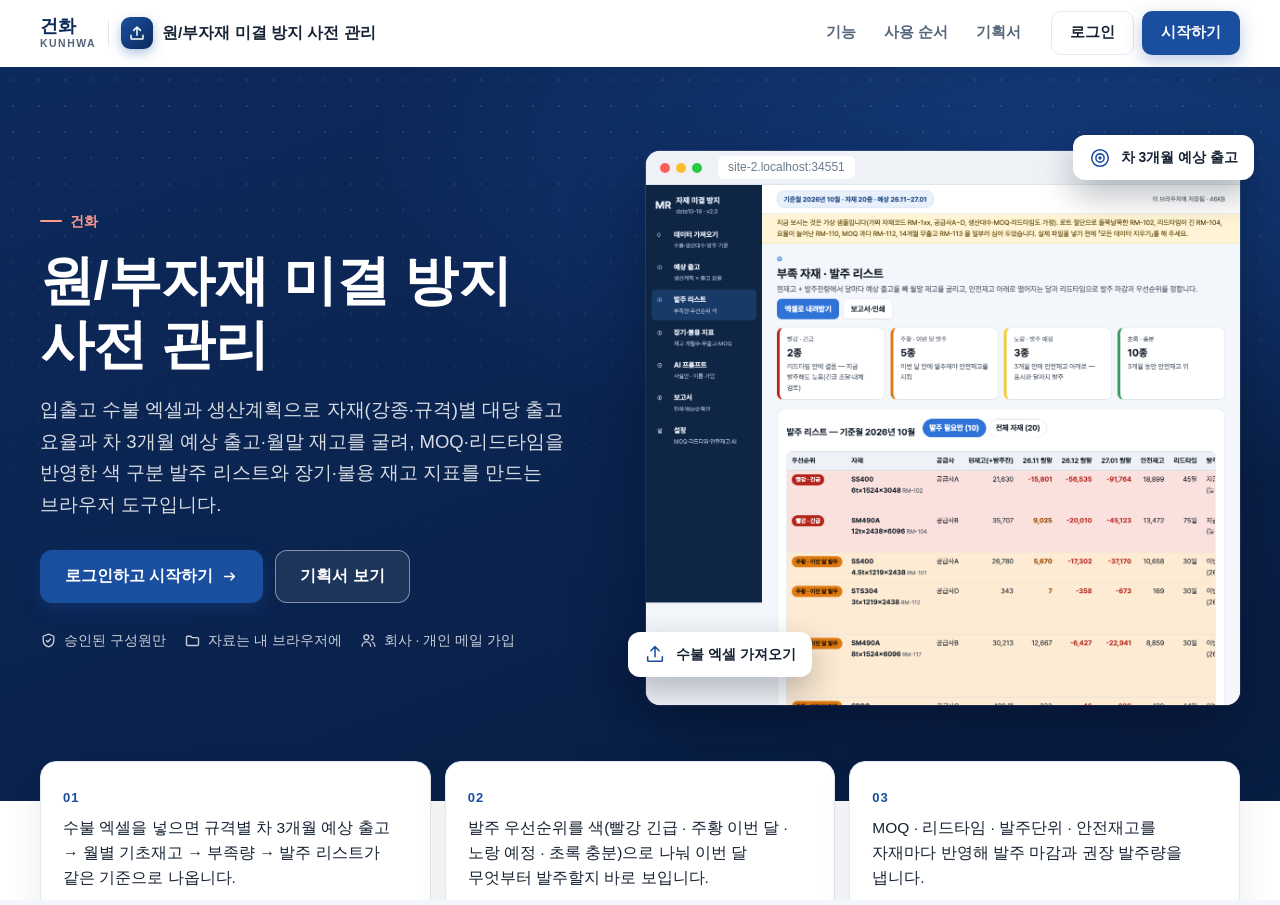
==== commit d6bf2537: "로그인 전 화면 홈페이지형 · 회사 색 · 판 2026-11-10.6 Co-Authored-By: Claude Opus 5.5 <noreply@anthropic.com>" ====
--- a/index.html
+++ b/index.html
@@ -16,10 +16,10 @@
        v3: location.reload() 대신 질의 붙은 주소로 — reload 가 Fastly 에 남은 옛 판을 다시 받아 멈추던 것(10-21 build-data 강의안).
        탭 전환·포커스로는 옮기지 않는다(입력 유실). ETag 는 Cloudflare 가 지워서 쓸 수 없다. 원본: dreamit-1000/scripts/fresh-guard/guard.html -->
   <script>(function(){try{var L=location,P='_fg',h=window.history,q=L.search;if(/[?&]_fg=/.test(q)&&h&&h.replaceState){q=q.replace(/([?&])_fg=[^&]*&?/,'$1').replace(/[?&]$/,'');h.replaceState(h.state,'',L.pathname+q+L.hash);}var d=Date.parse(document.lastModified),u=L.pathname+L.search,k='__fresh_guard',t=0;if(!d||!window.fetch||!window.sessionStorage)return;var g=function(s,v){return s+(s.indexOf('?')<0?'?':'&')+P+'='+v;};var c=function(){var n=Date.now();if(n-t<15000)return;t=n;fetch(g(u,n),{method:'HEAD',cache:'no-store'}).then(function(r){var lm=r.headers.get('last-modified'),f=lm&&Date.parse(lm);if(!f||f<=d+1000)return;if(sessionStorage.getItem(k)===lm)return;sessionStorage.setItem(k,lm);L.replace(g(L.pathname+L.search,f)+L.hash);})['catch'](function(){});};c();var p=h&&h.pushState;if(p)h.pushState=function(){var x=p.apply(this,arguments);c();return x;};addEventListener('hashchange',c);addEventListener('popstate',c);}catch(e){}})();</script>
-  <link rel="stylesheet" href="css/style.css?v=2026-11-10.1">
+  <link rel="stylesheet" href="css/style.css?v=2026-11-10.6">
   <!-- auth-kit: 로그인 전에는 도구 화면을 감춘다(js/auth.js 가 판정 뒤 푼다) -->
   <script>document.documentElement.classList.add('auth-lock')</script>
-  <link rel="stylesheet" href="css/auth.css?v=2026-11-10.1">
+  <link rel="stylesheet" href="css/auth.css?v=2026-11-10.6">
   <!-- /auth-kit -->
 </head>
 <body>
@@ -52,18 +52,18 @@
   <div id="toast" class="toast" role="status" aria-live="polite" hidden></div>
 
   <!-- 로컬 파일(file://)로 열어도 돌도록 module 이 아닌 일반 스크립트로 불러옵니다 -->
-  <script src="vendor/xlsx.full.min.js?v=2026-11-10.1"></script>
-  <script src="js/logic.js?v=2026-11-10.1"></script>
-  <script src="js/sample-data.js?v=2026-11-10.1"></script>
-  <script src="js/store.js?v=2026-11-10.1"></script>
-  <script src="js/charts.js?v=2026-11-10.1"></script>
-  <script src="js/ai-endpoint.js?v=2026-11-10.1"></script>
-  <script src="js/ai-panel.js?v=2026-11-10.1"></script>
-  <script src="js/app.js?v=2026-11-10.1"></script>
+  <script src="vendor/xlsx.full.min.js?v=2026-11-10.6"></script>
+  <script src="js/logic.js?v=2026-11-10.6"></script>
+  <script src="js/sample-data.js?v=2026-11-10.6"></script>
+  <script src="js/store.js?v=2026-11-10.6"></script>
+  <script src="js/charts.js?v=2026-11-10.6"></script>
+  <script src="js/ai-endpoint.js?v=2026-11-10.6"></script>
+  <script src="js/ai-panel.js?v=2026-11-10.6"></script>
+  <script src="js/app.js?v=2026-11-10.6"></script>
   <!-- auth-kit: 로그인 · 사용 신청 · 승인(정본 data10-00/kit/auth) -->
-  <script src="vendor/supabase.js?v=2026-11-10.1"></script>
-  <script src="js/auth-config.js?v=2026-11-10.1"></script>
-  <script src="js/auth.js?v=2026-11-10.1"></script>
+  <script src="vendor/supabase.js?v=2026-11-10.6"></script>
+  <script src="js/auth-config.js?v=2026-11-10.6"></script>
+  <script src="js/auth.js?v=2026-11-10.6"></script>
   <!-- /auth-kit -->
 </body>
 </html>
--- a/css/auth.css
+++ b/css/auth.css
@@ -178,7 +178,208 @@
 .ag-feats li:hover { border-color: rgba(255, 255, 255, .32); background: rgba(255, 255, 255, .08); }
 .ag-light .ag-feats li:hover { border-color: var(--ag-navy); background: #fff; }
 
+/* ───────── 대문 사진 ───────── */
+.ag-sr { position: absolute !important; width: 1px; height: 1px; overflow: hidden; clip: rect(0 0 0 0); white-space: nowrap; }
+/* banner: 완성 그림을 위에 그대로(잘리지 않게), 아래에 기능 · 로그인 */
+.ag.ag-has-banner { background: var(--ag-bg); }
+.ag-banner { background: var(--ag-navy-2); display: flex; justify-content: center; }
+.ag-banner { cursor: pointer; }
+.ag-banner img { display: block; width: 100%; max-width: 1600px; height: auto; max-height: 72vh; object-fit: contain; }
+/* 데스크톱: 그림 아래로 로그인 카드가 첫 화면에 걸리게 높이를 줄인다 */
+@media (min-width: 960px) { .ag-banner img { max-height: 52vh; } }
+.ag-banner:focus-visible { outline: 3px solid var(--ag-brand); outline-offset: -3px; }
+.ag-wrap-banner { padding-top: 24px; padding-bottom: 8px; }
+.ag-has-banner .ag-hero-sub { background: none; color: var(--ag-ink); margin: 0; padding: 0 0 8px; }
+.ag-has-banner .ag-feats li { background: #fff; border-color: var(--ag-line); }
+.ag-has-banner .ag-feats b { color: var(--ag-ink); } .ag-has-banner .ag-feats span { color: var(--ag-sub); }
+.ag-has-banner .ag-flow-t { color: var(--ag-sub); }
+.ag-has-banner .ag-flow li { background: #fff; color: var(--ag-ink); border: 1px solid var(--ag-line); }
+.ag-has-banner .ag-flow li.is-on { box-shadow: inset 0 0 0 1.5px var(--ag-brand); color: var(--ag-brand-d); }
+.ag-has-banner .ag-n { background: var(--ag-navy); color: #fff; }
+@media (min-width: 960px) {
+  .ag-wrap-banner { min-height: 0; align-items: start; padding-top: 32px; }
+  .ag-has-banner .ag-hero-sub { padding: 8px 40px 24px 0; min-height: 0; }
+  .ag-has-banner .ag-side { padding: 8px 0 24px 40px; }
+  .ag-has-banner .ag-foot { color: var(--ag-sub); }
+}
+/* cover: 사진 위에 대표색을 덮는다(글자 대비를 위해 왼쪽을 더 짙게) */
+.ag-hero.ag-cover { background:
+  linear-gradient(100deg, color-mix(in srgb, var(--ag-navy-2) 94%, transparent) 0%, color-mix(in srgb, var(--ag-navy) 82%, transparent) 55%, color-mix(in srgb, var(--ag-navy) 45%, transparent) 100%),
+  var(--ag-photo) center / cover no-repeat, var(--ag-navy-2); }
+@media (min-width: 960px) {
+  .ag.ag-has-cover { background: linear-gradient(90deg, var(--ag-navy-2) 0, var(--ag-navy-2) 50%, var(--ag-bg) 50%); }
+  .ag-has-cover .ag-wrap { max-width: none; padding-left: 0; }
+  .ag-has-cover .ag-hero.ag-cover { margin: 0; padding: 56px 48px 56px max(var(--ag-pad), calc((100vw - 1180px) / 2)); min-height: 100vh; }
+}
+
 @media (prefers-reduced-motion: reduce) {
   .ag *, .ag-modal * { transition: none !important; animation: none !important; }
   .ag-ring { opacity: .6; }
 }
+
+/* ═════════ 홈페이지 모드(로그인 전) — hp-* ═════════
+   색은 과제마다 --ag-navy · --ag-navy-2 · --ag-brand · --ag-brand-d · --ag-accent 로 바뀐다(plan.json landing.colors). */
+.ag.ag-home { background: #fff; color: var(--ag-ink); scroll-behavior: smooth; }
+@media (min-width: 960px) { .ag.ag-home { background: #fff; } }
+.ag-home.hp-modal-open { overflow: hidden; }
+.hp { --hp-pad: var(--ag-pad); --hp-max: 1200px; --hp-soft: #f4f7fb; --hp-line: #e2e8f0; font-size: 16px; }
+.hp-in { max-width: calc(var(--hp-max) + 2 * var(--hp-pad)); margin: 0 auto; padding: 0 var(--hp-pad); }
+.hp a { color: inherit; }
+.hp h1, .hp h2, .hp h3 { margin: 0; letter-spacing: -0.01em; }
+.hp-ic { width: 24px; height: 24px; fill: none; stroke: currentColor; stroke-width: 1.7; stroke-linecap: round; stroke-linejoin: round; flex: none; }
+.hp-ic-s { width: 17px; height: 17px; fill: none; stroke: currentColor; stroke-width: 1.9; stroke-linecap: round; stroke-linejoin: round; flex: none; }
+
+/* 머리글 */
+.hp-nav { position: sticky; top: 0; z-index: 30; background: rgba(255, 255, 255, .92); backdrop-filter: saturate(1.4) blur(10px); border-bottom: 1px solid transparent; transition: border-color .2s, box-shadow .2s; }
+.hp-nav.is-scrolled { border-bottom-color: var(--hp-line); box-shadow: 0 6px 20px rgba(15, 30, 55, .06); }
+.hp-nav-in { display: flex; align-items: center; gap: 18px; min-height: 66px; }
+.hp-brand { display: flex; align-items: center; gap: 12px; text-decoration: none; min-width: 0; flex: 1 1 auto; }
+.hp-logo { height: 30px; width: auto; display: block; }
+.hp-wordmark { display: inline-flex; flex-direction: column; line-height: 1.05; font-weight: 800; font-size: 18px; color: var(--ag-navy); white-space: nowrap; }
+.hp-wordmark small { font-size: 10.5px; font-weight: 700; letter-spacing: .14em; color: var(--ag-sub); margin-top: 3px; }
+.hp-div { width: 1px; height: 26px; background: var(--hp-line); flex: none; }
+.hp-tool { display: inline-flex; align-items: center; gap: 9px; min-width: 0; }
+.hp-mark { display: inline-grid; place-items: center; width: 32px; height: 32px; border-radius: 9px; flex: none;
+  background: linear-gradient(135deg, var(--ag-brand), var(--ag-navy)); color: #fff; box-shadow: 0 4px 12px color-mix(in srgb, var(--ag-brand) 35%, transparent); }
+.hp-mark-ic { width: 18px; height: 18px; fill: none; stroke: currentColor; stroke-width: 2; stroke-linecap: round; stroke-linejoin: round; }
+.hp-tool-t { font-weight: 700; font-size: 15.5px; color: var(--ag-ink); white-space: nowrap; overflow: hidden; text-overflow: ellipsis; }
+.hp-links { display: none; gap: 4px; }
+.hp-links a { text-decoration: none; color: var(--ag-sub); font-weight: 600; font-size: 14.5px; padding: 8px 12px; border-radius: 8px; }
+.hp-links a:hover { color: var(--ag-ink); background: var(--hp-soft); }
+.hp-acts { display: flex; gap: 8px; flex: none; }
+@media (min-width: 1024px) { .hp-links { display: flex; } }
+@media (max-width: 639px) { .hp-wordmark small, .hp-div, .hp-tool-t { display: none; } .hp-acts .hp-ghost { display: none; } }
+
+/* 단추 */
+.hp-btn { font: inherit; font-weight: 700; font-size: 14.5px; display: inline-flex; align-items: center; justify-content: center; gap: 8px;
+  min-height: 42px; padding: 9px 18px; border-radius: 10px; border: 1px solid transparent; cursor: pointer; text-decoration: none; white-space: nowrap; transition: background-color .2s, border-color .2s, transform .15s, box-shadow .2s; }
+.hp-btn:focus-visible { outline: 3px solid color-mix(in srgb, var(--ag-brand) 45%, transparent); outline-offset: 2px; }
+.hp-lg { min-height: 50px; padding: 12px 24px; font-size: 16px; border-radius: 12px; }
+.hp-primary { background: var(--ag-brand); color: #fff; box-shadow: 0 6px 18px color-mix(in srgb, var(--ag-brand) 30%, transparent); }
+.hp-primary:hover { background: var(--ag-brand-d); transform: translateY(-1px); }
+.hp-ghost { background: transparent; color: var(--ag-ink); border-color: var(--hp-line); }
+.hp-ghost:hover { border-color: var(--ag-brand); color: var(--ag-brand-d); }
+.hp-line { background: rgba(255, 255, 255, .08); color: #fff; border-color: rgba(255, 255, 255, .45); }
+.hp-line:hover { background: rgba(255, 255, 255, .16); }
+
+/* 히어로 */
+.hp-hero { position: relative; overflow: hidden; color: #fff;
+  background: radial-gradient(1200px 520px at 85% 15%, color-mix(in srgb, var(--ag-brand) 55%, transparent), transparent 60%),
+              linear-gradient(160deg, var(--ag-navy) 0%, var(--ag-navy-2) 100%); }
+.hp-hero::after { content: ''; position: absolute; inset: 0; pointer-events: none; opacity: .18;
+  background-image: radial-gradient(rgba(255, 255, 255, .55) 1px, transparent 1.2px); background-size: 26px 26px;
+  -webkit-mask-image: linear-gradient(180deg, #000 0%, transparent 85%); mask-image: linear-gradient(180deg, #000 0%, transparent 85%); }
+.hp-cover { background: linear-gradient(100deg, color-mix(in srgb, var(--ag-navy-2) 95%, transparent) 0%, color-mix(in srgb, var(--ag-navy) 86%, transparent) 50%, color-mix(in srgb, var(--ag-navy) 55%, transparent) 100%), var(--hp-photo) center / cover no-repeat, var(--ag-navy-2); }
+.hp-hero-in { position: relative; z-index: 1; display: grid; grid-template-columns: minmax(0, 1fr); gap: 40px; padding-top: 56px; padding-bottom: 64px; align-items: center; }
+@media (min-width: 1024px) { .hp-hero-in { grid-template-columns: minmax(0, 1fr) minmax(0, 1.08fr); gap: 56px; padding-top: 84px; padding-bottom: 96px; min-height: min(78vh, 760px); } }
+.hp-eyebrow { display: inline-flex; align-items: center; gap: 8px; margin: 0 0 16px; font-size: 14px; font-weight: 700; letter-spacing: .02em; color: var(--ag-accent); }
+.hp-eyebrow::before { content: ''; width: 22px; height: 2px; background: currentColor; border-radius: 2px; }
+.hp-hero h1 { font-size: clamp(30px, 4.6vw, 54px); line-height: 1.18; font-weight: 800; color: #fff; }
+.hp-lead { margin: 18px 0 0; font-size: clamp(16px, 1.5vw, 18.5px); line-height: 1.7; color: rgba(255, 255, 255, .84); max-width: 640px; }
+.hp-cta-row { display: flex; flex-wrap: wrap; gap: 12px; margin-top: 30px; }
+.hp-trust-chips { list-style: none; padding: 0; margin: 26px 0 0; display: flex; flex-wrap: wrap; gap: 8px 18px; }
+.hp-trust-chips li { display: inline-flex; align-items: center; gap: 7px; font-size: 14px; color: rgba(255, 255, 255, .78); }
+.hp-hero-vis { position: relative; }
+.hp-frame { margin: 0; border-radius: 14px; overflow: hidden; background: #fff; box-shadow: 0 30px 70px rgba(5, 12, 30, .45), 0 0 0 1px rgba(255, 255, 255, .12); }
+.hp-frame-bar { display: flex; align-items: center; gap: 6px; height: 34px; padding: 0 14px; background: #eef2f7; border-bottom: 1px solid #dfe5ee; }
+.hp-frame-bar i { width: 10px; height: 10px; border-radius: 50%; background: #cfd7e2; }
+.hp-frame-bar i:nth-child(1) { background: #ff6159; } .hp-frame-bar i:nth-child(2) { background: #ffbd2e; } .hp-frame-bar i:nth-child(3) { background: #28c941; }
+.hp-frame-bar span { margin-left: 10px; font-size: 12px; color: #6b7a8c; background: #fff; border-radius: 6px; padding: 2px 10px; overflow: hidden; text-overflow: ellipsis; white-space: nowrap; }
+.hp-frame img { display: block; width: 100%; height: auto; max-height: 520px; object-fit: cover; object-position: top left; }
+.hp-photo { margin: 0; border-radius: 18px; overflow: hidden; box-shadow: 0 30px 70px rgba(5, 12, 30, .45), 0 0 0 1px rgba(255, 255, 255, .12); aspect-ratio: 16 / 10; }
+.hp-photo img { width: 100%; height: 100%; object-fit: cover; display: block; }
+.hp-art { color: color-mix(in srgb, var(--ag-accent) 70%, #fff); opacity: .9; }
+.hp-art .ag-art { position: static; width: 100%; opacity: 1; }
+.hp-float { position: absolute; display: flex; align-items: center; gap: 10px; padding: 11px 16px; border-radius: 12px; background: #fff; color: var(--ag-ink);
+  font-weight: 700; font-size: 14px; box-shadow: 0 14px 34px rgba(5, 12, 30, .28); max-width: 260px; }
+.hp-float .hp-ic { color: var(--ag-brand); width: 22px; height: 22px; }
+.hp-float-1 { left: -18px; bottom: 28px; } .hp-float-2 { right: -14px; top: -16px; }
+@media (max-width: 1023px) { .hp-float { display: none; } }
+
+/* 배너(완성 그림) */
+.hp-banner { background: var(--ag-navy-2); }
+.hp-banner-btn { display: block; width: 100%; padding: 0; border: 0; background: none; cursor: pointer; }
+.hp-banner img { display: block; width: 100%; max-width: 1680px; margin: 0 auto; height: auto; max-height: 78vh; object-fit: contain; }
+.hp-intro { background: linear-gradient(160deg, var(--ag-navy) 0%, var(--ag-navy-2) 100%); color: #fff; }
+.hp-intro-in { display: flex; flex-wrap: wrap; align-items: center; justify-content: space-between; gap: 18px 40px; padding-top: 34px; padding-bottom: 80px; }   /* 아래 목표 카드가 40px 겹쳐 올라오므로 여백을 넉넉히 */
+.hp-intro .hp-cta-row { margin-top: 0; }
+.hp-h1s { font-size: clamp(22px, 2.6vw, 30px); line-height: 1.3; font-weight: 800; color: #fff; }
+.hp-intro .hp-lead { margin-top: 8px; font-size: 16px; }
+
+/* 섹션 */
+.hp-sec { padding: 72px 0; }
+@media (min-width: 1024px) { .hp-sec { padding: 96px 0; } }
+.hp-alt { background: var(--hp-soft); }
+.hp-head { max-width: 720px; margin: 0 0 40px; }
+.hp-kicker { margin: 0 0 10px; font-size: 13.5px; font-weight: 800; letter-spacing: .12em; color: var(--ag-brand); }
+.hp-head h2 { font-size: clamp(25px, 3vw, 36px); line-height: 1.25; font-weight: 800; color: var(--ag-ink); }
+.hp-goals { padding: 0; margin-top: -40px; position: relative; z-index: 2; }
+.hp-goal-grid { display: grid; grid-template-columns: minmax(0, 1fr); gap: 14px; }
+@media (min-width: 768px) { .hp-goal-grid { grid-template-columns: repeat(3, minmax(0, 1fr)); } }
+.hp-goal { background: #fff; border: 1px solid var(--hp-line); border-radius: 16px; padding: 22px 22px 20px; box-shadow: 0 14px 36px rgba(15, 30, 55, .08); }
+.hp-goal-n { display: inline-block; font-weight: 800; font-size: 13px; color: var(--ag-brand); letter-spacing: .08em; margin-bottom: 8px; }
+.hp-goal p { margin: 0; font-size: 15.5px; line-height: 1.6; color: var(--ag-ink); }
+.hp-feat-grid { display: grid; grid-template-columns: minmax(0, 1fr); gap: 16px; }
+@media (min-width: 640px) { .hp-feat-grid { grid-template-columns: repeat(2, minmax(0, 1fr)); } }
+@media (min-width: 1024px) { .hp-feat-grid { grid-template-columns: repeat(3, minmax(0, 1fr)); gap: 20px; } }
+.hp-feat { border: 1px solid var(--hp-line); border-radius: 16px; padding: 26px 24px; background: #fff; transition: border-color .2s, box-shadow .2s, transform .2s; }
+.hp-feat:hover { border-color: color-mix(in srgb, var(--ag-brand) 40%, var(--hp-line)); box-shadow: 0 16px 34px rgba(15, 30, 55, .08); transform: translateY(-2px); }
+.hp-feat-ic { display: inline-grid; place-items: center; width: 46px; height: 46px; border-radius: 12px; margin-bottom: 16px;
+  background: color-mix(in srgb, var(--ag-brand) 11%, #fff); color: var(--ag-brand); }
+.hp-feat h3 { font-size: 18px; font-weight: 800; color: var(--ag-ink); margin-bottom: 8px; }
+.hp-feat p { margin: 0; font-size: 15px; line-height: 1.65; color: var(--ag-sub); }
+.hp-steps { list-style: none; margin: 0; padding: 0; display: grid; grid-template-columns: minmax(0, 1fr); gap: 14px; counter-reset: st; }
+@media (min-width: 768px) { .hp-steps { grid-template-columns: repeat(auto-fit, minmax(170px, 1fr)); } }
+.hp-step { position: relative; background: #fff; border: 1px solid var(--hp-line); border-radius: 16px; padding: 22px 20px; transition: border-color .35s, box-shadow .35s; }
+.hp-step.is-on { border-color: var(--ag-brand); box-shadow: 0 0 0 3px color-mix(in srgb, var(--ag-brand) 16%, transparent); }
+.hp-step-n { display: inline-grid; place-items: center; width: 34px; height: 34px; border-radius: 50%; background: var(--ag-navy); color: #fff; font-weight: 800; margin-bottom: 14px; }
+.hp-step.is-on .hp-step-n { background: var(--ag-brand); }
+.hp-step h3 { font-size: 16.5px; font-weight: 800; color: var(--ag-ink); margin-bottom: 6px; }
+.hp-step p { margin: 0; font-size: 14.5px; line-height: 1.6; color: var(--ag-sub); }
+.hp-screen .hp-frame { box-shadow: 0 30px 70px rgba(15, 30, 55, .16), 0 0 0 1px var(--hp-line); }
+.hp-screen .hp-frame img { max-height: none; }
+.hp-cap { margin: 12px 0 0; text-align: center; font-size: 13.5px; color: var(--ag-sub); }
+.hp-trust { display: grid; grid-template-columns: minmax(0, 1fr); gap: 16px; }
+@media (min-width: 768px) { .hp-trust { grid-template-columns: repeat(3, minmax(0, 1fr)); } }
+.hp-tr { background: #fff; border-radius: 16px; padding: 26px 24px; border: 1px solid var(--hp-line); }
+.hp-tr > .hp-ic { color: var(--ag-brand); width: 30px; height: 30px; margin-bottom: 14px; }
+.hp-tr h3 { font-size: 17.5px; font-weight: 800; color: var(--ag-ink); margin-bottom: 8px; }
+.hp-tr p { margin: 0; font-size: 15px; line-height: 1.65; color: var(--ag-sub); }
+.hp-band { background: linear-gradient(120deg, var(--ag-navy) 0%, var(--ag-brand) 100%); color: #fff; }
+.hp-band-in { display: flex; flex-wrap: wrap; align-items: center; justify-content: space-between; gap: 18px 40px; padding-top: 56px; padding-bottom: 56px; }
+.hp-band h2 { font-size: clamp(22px, 2.6vw, 30px); font-weight: 800; color: #fff; }
+.hp-band p { margin: 8px 0 0; color: rgba(255, 255, 255, .82); }
+.hp-band .hp-cta-row { margin-top: 0; }
+.hp-onband { background: #fff; color: var(--ag-navy); }
+.hp-onband:hover { transform: translateY(-1px); }
+.hp-line-band { background: transparent; color: #fff; border-color: rgba(255, 255, 255, .6); }
+.hp-foot { background: var(--ag-navy-2); color: rgba(255, 255, 255, .72); font-size: 14px; }
+.hp-foot-in { padding-top: 34px; padding-bottom: 38px; display: grid; gap: 6px; }
+.hp-foot-brand { display: flex; flex-wrap: wrap; gap: 6px 12px; align-items: baseline; color: #fff; }
+.hp-foot-brand b { font-size: 16px; }
+.hp-foot p { margin: 0; } .hp-foot a { color: #fff; }
+.hp-foot-s { font-size: 13px; color: rgba(255, 255, 255, .55); }
+
+/* 로그인 창 */
+.hp-modal { position: fixed; inset: 0; z-index: 60; background: rgba(8, 16, 32, .55); backdrop-filter: blur(3px); display: flex; align-items: center; justify-content: center; padding: 18px; overflow-y: auto; }
+.hp-modal[hidden] { display: none; }
+.hp-dialog { position: relative; width: 100%; max-width: 440px; margin: auto; }
+.hp-dialog .ag-card { margin: 0; max-width: none; box-shadow: 0 30px 80px rgba(5, 12, 30, .35); }
+.hp-x { position: absolute; top: 10px; right: 12px; z-index: 2; border: 0; background: none; font-size: 26px; line-height: 1; color: var(--ag-sub); cursor: pointer; padding: 6px 8px; border-radius: 8px; }
+.hp-x:hover { background: var(--hp-soft, #f1f4f8); color: var(--ag-ink); }
+.hp-dialog .ag-tabs { margin-right: 34px; }
+
+/* 밝은 테마(light) — 히어로를 크림 · 남색으로 */
+.ag-light .hp-hero { background: radial-gradient(1000px 480px at 85% 10%, color-mix(in srgb, var(--ag-accent) 12%, transparent), transparent 60%), var(--ag-bg); color: var(--ag-ink); }
+.ag-light .hp-hero::after { opacity: .5; background-image: radial-gradient(color-mix(in srgb, var(--ag-navy) 18%, transparent) 1px, transparent 1.2px); }
+.ag-light .hp-hero h1 { color: var(--ag-navy); }
+.ag-light .hp-lead, .ag-light .hp-trust-chips li { color: var(--ag-sub); }
+.ag-light .hp-line { color: var(--ag-navy); border-color: color-mix(in srgb, var(--ag-navy) 35%, transparent); background: transparent; }
+.ag-light .hp-primary { background: var(--ag-navy); box-shadow: 0 6px 18px color-mix(in srgb, var(--ag-navy) 25%, transparent); }
+.ag-light .hp-primary:hover { background: var(--ag-navy-2); }
+.ag-light .hp-frame, .ag-light .hp-photo { box-shadow: 0 30px 70px rgba(40, 30, 20, .18), 0 0 0 1px var(--hp-line); }
+
+/* 떠오르기 — JS 가 hp-anim 을 붙였을 때만 숨긴다(효과가 꺼져도 내용은 보인다) */
+.hp-anim .hp-rv { opacity: 0; transform: translateY(18px); transition: opacity .7s ease, transform .7s cubic-bezier(.2, .7, .2, 1); }
+.hp-anim .hp-rv.is-in { opacity: 1; transform: none; }
+@media (prefers-reduced-motion: reduce) { .hp-anim .hp-rv { opacity: 1; transform: none; transition: none; } .ag-home { scroll-behavior: auto; } }
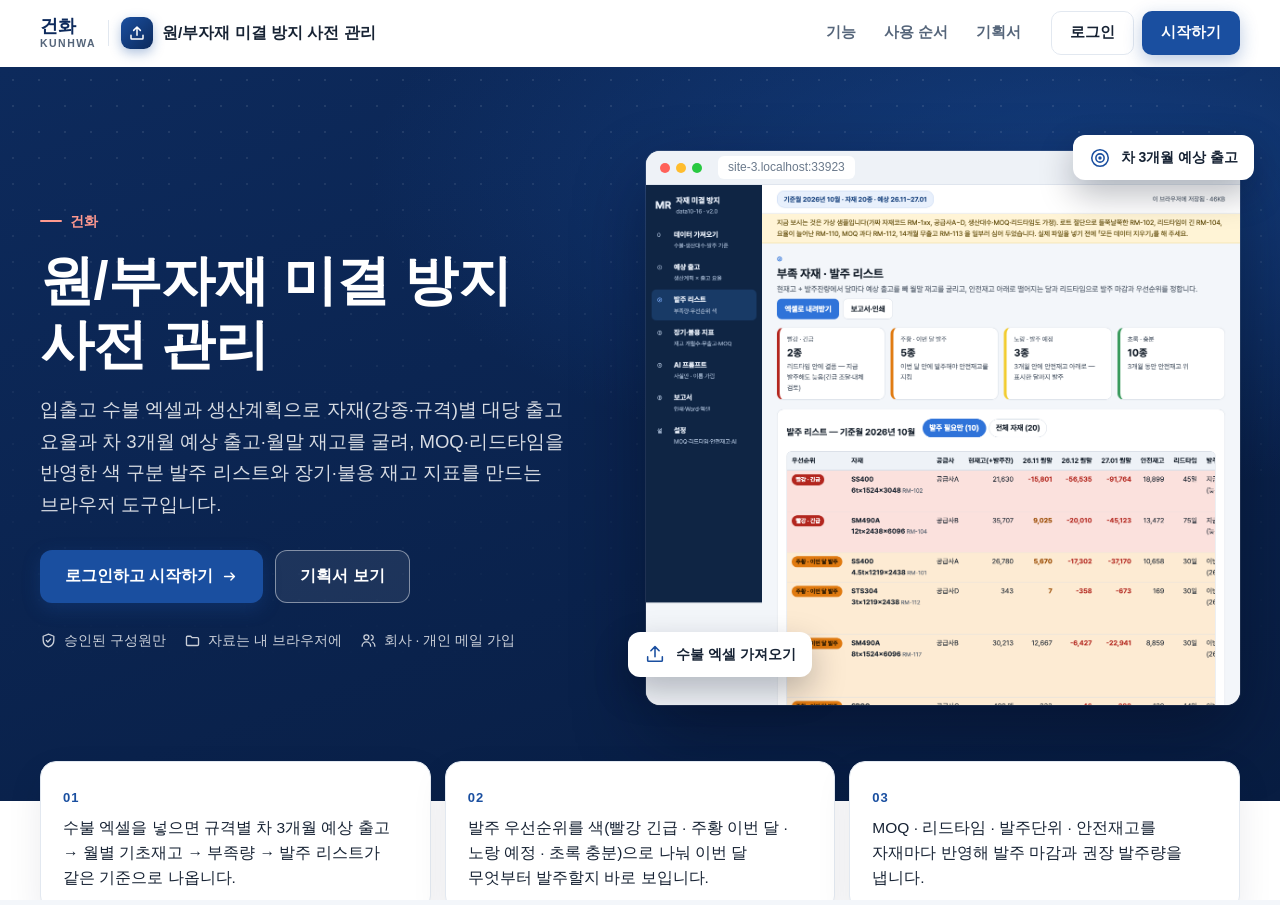
==== commit 5fc960df: "도구 화면 틀 · 사용 방법 · 내 정보 · 관리 페이지 · 판 2026-11-10.7 Co-Authored-By: Claude Opus 5.5 <noreply@anthropic." ====
--- a/index.html
+++ b/index.html
@@ -16,10 +16,10 @@
        v3: location.reload() 대신 질의 붙은 주소로 — reload 가 Fastly 에 남은 옛 판을 다시 받아 멈추던 것(10-21 build-data 강의안).
        탭 전환·포커스로는 옮기지 않는다(입력 유실). ETag 는 Cloudflare 가 지워서 쓸 수 없다. 원본: dreamit-1000/scripts/fresh-guard/guard.html -->
   <script>(function(){try{var L=location,P='_fg',h=window.history,q=L.search;if(/[?&]_fg=/.test(q)&&h&&h.replaceState){q=q.replace(/([?&])_fg=[^&]*&?/,'$1').replace(/[?&]$/,'');h.replaceState(h.state,'',L.pathname+q+L.hash);}var d=Date.parse(document.lastModified),u=L.pathname+L.search,k='__fresh_guard',t=0;if(!d||!window.fetch||!window.sessionStorage)return;var g=function(s,v){return s+(s.indexOf('?')<0?'?':'&')+P+'='+v;};var c=function(){var n=Date.now();if(n-t<15000)return;t=n;fetch(g(u,n),{method:'HEAD',cache:'no-store'}).then(function(r){var lm=r.headers.get('last-modified'),f=lm&&Date.parse(lm);if(!f||f<=d+1000)return;if(sessionStorage.getItem(k)===lm)return;sessionStorage.setItem(k,lm);L.replace(g(L.pathname+L.search,f)+L.hash);})['catch'](function(){});};c();var p=h&&h.pushState;if(p)h.pushState=function(){var x=p.apply(this,arguments);c();return x;};addEventListener('hashchange',c);addEventListener('popstate',c);}catch(e){}})();</script>
-  <link rel="stylesheet" href="css/style.css?v=2026-11-10.6">
+  <link rel="stylesheet" href="css/style.css?v=2026-11-10.7">
   <!-- auth-kit: 로그인 전에는 도구 화면을 감춘다(js/auth.js 가 판정 뒤 푼다) -->
   <script>document.documentElement.classList.add('auth-lock')</script>
-  <link rel="stylesheet" href="css/auth.css?v=2026-11-10.6">
+  <link rel="stylesheet" href="css/auth.css?v=2026-11-10.7">
   <!-- /auth-kit -->
 </head>
 <body>
@@ -52,18 +52,18 @@
   <div id="toast" class="toast" role="status" aria-live="polite" hidden></div>
 
   <!-- 로컬 파일(file://)로 열어도 돌도록 module 이 아닌 일반 스크립트로 불러옵니다 -->
-  <script src="vendor/xlsx.full.min.js?v=2026-11-10.6"></script>
-  <script src="js/logic.js?v=2026-11-10.6"></script>
-  <script src="js/sample-data.js?v=2026-11-10.6"></script>
-  <script src="js/store.js?v=2026-11-10.6"></script>
-  <script src="js/charts.js?v=2026-11-10.6"></script>
-  <script src="js/ai-endpoint.js?v=2026-11-10.6"></script>
-  <script src="js/ai-panel.js?v=2026-11-10.6"></script>
-  <script src="js/app.js?v=2026-11-10.6"></script>
+  <script src="vendor/xlsx.full.min.js?v=2026-11-10.7"></script>
+  <script src="js/logic.js?v=2026-11-10.7"></script>
+  <script src="js/sample-data.js?v=2026-11-10.7"></script>
+  <script src="js/store.js?v=2026-11-10.7"></script>
+  <script src="js/charts.js?v=2026-11-10.7"></script>
+  <script src="js/ai-endpoint.js?v=2026-11-10.7"></script>
+  <script src="js/ai-panel.js?v=2026-11-10.7"></script>
+  <script src="js/app.js?v=2026-11-10.7"></script>
   <!-- auth-kit: 로그인 · 사용 신청 · 승인(정본 data10-00/kit/auth) -->
-  <script src="vendor/supabase.js?v=2026-11-10.6"></script>
-  <script src="js/auth-config.js?v=2026-11-10.6"></script>
-  <script src="js/auth.js?v=2026-11-10.6"></script>
+  <script src="vendor/supabase.js?v=2026-11-10.7"></script>
+  <script src="js/auth-config.js?v=2026-11-10.7"></script>
+  <script src="js/auth.js?v=2026-11-10.7"></script>
   <!-- /auth-kit -->
 </body>
 </html>
--- a/css/auth.css
+++ b/css/auth.css
@@ -383,3 +383,124 @@
 .hp-anim .hp-rv { opacity: 0; transform: translateY(18px); transition: opacity .7s ease, transform .7s cubic-bezier(.2, .7, .2, 1); }
 .hp-anim .hp-rv.is-in { opacity: 1; transform: none; }
 @media (prefers-reduced-motion: reduce) { .hp-anim .hp-rv { opacity: 1; transform: none; transition: none; } .ag-home { scroll-behavior: auto; } }
+
+/* ═════════ 도구 화면 틀(로그인 뒤) — kit-shell ═════════
+   앱 원본 CSS 는 그대로 두고 #nav · .side/.sidebar · .topbar 를 덮는다. 두 갈래:
+   kit-a = .side + #nav a > .no · .t · .s(12개) / kit-b = .sidebar + .side-nav a > svg · span(03 · 07 · 08) */
+.kit-ic { width: 18px; height: 18px; fill: none; stroke: currentColor; stroke-width: 1.8; stroke-linecap: round; stroke-linejoin: round; flex: none; }
+
+/* 왼쪽 메뉴 — 회사 남색 */
+.kit-shell .side, .kit-shell .sidebar { background: linear-gradient(180deg, var(--ag-navy) 0%, var(--ag-navy-2) 100%) !important; color: #e8eef7; }
+.kit-shell #nav { display: flex; flex-direction: column; gap: 2px; }
+.kit-shell #nav a { color: rgba(232, 238, 247, .82) !important; border-radius: 10px; text-decoration: none; transition: background-color .15s, color .15s; }
+.kit-shell #nav a:hover { background: rgba(255, 255, 255, .07) !important; color: #fff !important; }
+.kit-shell #nav a[aria-current="page"] { background: color-mix(in srgb, var(--ag-brand) 70%, transparent) !important; color: #fff !important; box-shadow: inset 3px 0 0 var(--ag-accent); }
+.kit-shell.kit-page-on #nav a[aria-current="page"] { background: transparent !important; box-shadow: none; color: rgba(232, 238, 247, .82) !important; }
+/* kit-a: 번호 배지 · 제목 · 설명(설명은 지금 보는 메뉴에만) */
+.kit-a #nav a { display: grid !important; grid-template-columns: 28px minmax(0, 1fr); column-gap: 11px; align-items: center; padding: 9px 12px !important; min-height: 44px; }
+.kit-a #nav a .no { grid-row: 1 / span 2; width: 28px; height: 28px; border-radius: 8px; display: grid !important; place-items: center; font-size: 12px; font-weight: 800;
+  background: rgba(255, 255, 255, .09); color: #fff !important; margin: 0 !important; }
+.kit-a #nav a .t { font-size: 14.5px !important; font-weight: 700 !important; line-height: 1.3; color: inherit !important; }
+.kit-a #nav a .s { display: none !important; font-size: 12px !important; line-height: 1.4; color: rgba(232, 238, 247, .68) !important; margin-top: 2px; }
+.kit-a #nav a[aria-current="page"] .s { display: block !important; color: rgba(255, 255, 255, .8) !important; }
+.kit-a #nav a[aria-current="page"] .no { background: var(--ag-accent); color: var(--ag-navy-2) !important; }
+.kit-a.kit-page-on #nav a[aria-current="page"] .s { display: none !important; }
+.kit-a.kit-page-on #nav a[aria-current="page"] .no { background: rgba(255, 255, 255, .09); color: #fff !important; }
+/* kit-b: 아이콘 · 제목 */
+.kit-b #nav a { display: flex !important; align-items: center; gap: 11px; padding: 10px 12px !important; min-height: 42px; font-size: 14.5px; font-weight: 600; }
+.kit-b #nav a svg { width: 19px; height: 19px; opacity: .9; }
+
+/* 「도움 · 관리」 묶음 */
+.kit-nav { display: flex; flex-direction: column; gap: 2px; margin-top: 14px; padding-top: 12px; border-top: 1px solid rgba(255, 255, 255, .1); }
+.kit-nav-t { margin: 0 0 4px; padding: 0 12px; font-size: 11.5px; font-weight: 700; letter-spacing: .1em; color: rgba(232, 238, 247, .5); }
+.kit-nav a { display: flex; align-items: center; gap: 11px; padding: 9px 12px; min-height: 40px; border-radius: 10px; color: rgba(232, 238, 247, .82); text-decoration: none; font-size: 14px; font-weight: 600; }
+.kit-nav a:hover { background: rgba(255, 255, 255, .07); color: #fff; }
+.kit-nav a[aria-current="page"] { background: color-mix(in srgb, var(--ag-brand) 70%, transparent); color: #fff; box-shadow: inset 3px 0 0 var(--ag-accent); }
+.kit-nav .auth-chip-n { margin-left: auto; }
+
+/* 위쪽 줄 — 사용 방법 · 관리 · 사용자 메뉴 */
+.kit-shell .topbar { gap: 12px; }
+.kit-shell .top-user { display: none !important; }   /* 앱에 박혀 있던 고정 사용자 표시 → 실제 로그인 사용자로 대신 */
+.kit-shell .auth-chip { gap: 4px; margin-left: auto; }
+.auth-chip-link { display: inline-flex; align-items: center; gap: 6px; padding: 7px 11px; border-radius: 9px; color: var(--ag-sub); text-decoration: none; font-size: 14px; font-weight: 600; white-space: nowrap; }
+.auth-chip-link:hover { background: #eef2f7; color: var(--ag-ink); }
+.auth-chip-link[aria-current="page"] { color: var(--ag-brand-d); background: color-mix(in srgb, var(--ag-brand) 10%, #fff); }
+.auth-user { position: relative; margin-left: 4px; }
+.auth-user-btn { display: inline-flex; align-items: center; gap: 9px; padding: 4px 8px 4px 4px; border: 1px solid #e2e8f0; border-radius: 999px; background: #fff; cursor: pointer; font: inherit; color: var(--ag-ink); }
+.auth-user-btn:hover { border-color: var(--ag-brand); }
+.auth-av { display: inline-grid; place-items: center; width: 32px; height: 32px; border-radius: 50%; background: linear-gradient(135deg, var(--ag-brand), var(--ag-navy)); color: #fff; font-size: 12.5px; font-weight: 800; flex: none; }
+.auth-user-t { display: flex; flex-direction: column; line-height: 1.2; text-align: left; max-width: 11em; }
+.auth-user-t b { font-size: 13.5px; overflow: hidden; text-overflow: ellipsis; white-space: nowrap; }
+.auth-user-t small { font-size: 11.5px; color: var(--ag-sub); overflow: hidden; text-overflow: ellipsis; white-space: nowrap; }
+.auth-caret { width: 16px; height: 16px; fill: none; stroke: currentColor; stroke-width: 2; color: var(--ag-sub); }
+.auth-menu { position: absolute; right: 0; top: calc(100% + 8px); z-index: 1600; min-width: 230px; background: #fff; border: 1px solid #e2e8f0; border-radius: 12px; padding: 6px; box-shadow: 0 18px 44px rgba(15, 30, 55, .16); }
+.auth-menu[hidden] { display: none; }
+.auth-menu-h { margin: 4px 10px 6px; font-size: 12.5px; color: var(--ag-sub); overflow: hidden; text-overflow: ellipsis; white-space: nowrap; }
+.auth-menu a, .auth-menu button { display: flex; align-items: center; gap: 10px; width: 100%; padding: 9px 10px; border: 0; background: none; border-radius: 8px; font: inherit; font-size: 14px; color: var(--ag-ink); text-decoration: none; cursor: pointer; text-align: left; }
+.auth-menu a:hover, .auth-menu button:hover { background: #f1f5f9; }
+.auth-menu .kit-ic { color: var(--ag-sub); }
+@media (max-width: 899px) { .auth-chip-link span, .auth-user-t, .auth-caret { display: none; } .auth-chip-link { padding: 7px; } .auth-user-btn { padding: 2px; } }
+
+/* 키트 페이지(사용 방법 · 내 정보 · 관리) */
+.kit-page[hidden] { display: none !important; }
+.kp { max-width: 1100px; color: var(--ag-ink); }
+.kp-head { margin: 4px 0 22px; }
+.kp-kicker { margin: 0 0 6px; font-size: 13px; font-weight: 800; letter-spacing: .1em; color: var(--ag-brand); }
+.kp-head h1 { margin: 0; font-size: clamp(22px, 2.6vw, 28px); line-height: 1.3; color: var(--ag-ink); }
+.kp-sub { margin: 8px 0 0; color: var(--ag-sub); font-size: 15px; max-width: 760px; }
+.kp-toc { display: flex; flex-wrap: wrap; gap: 6px; margin: 0 0 18px; align-items: center; }
+.kp-toc a { padding: 6px 12px; border-radius: 999px; background: #fff; border: 1px solid #e2e8f0; color: var(--ag-ink); text-decoration: none; font-size: 13.5px; font-weight: 600; }
+.kp-toc a:hover { border-color: var(--ag-brand); color: var(--ag-brand-d); }
+.kp-toc .kp-btn { margin-left: auto; }
+.kp-card { background: #fff; border: 1px solid #e2e8f0; border-radius: 14px; padding: 22px 22px 20px; margin: 0 0 16px; scroll-margin-top: 84px; }
+.kp-card h2 { margin: 0 0 14px; font-size: 18px; color: var(--ag-ink); }
+.kp-flat { padding: 16px; }
+.kp-grid2 { display: grid; grid-template-columns: minmax(0, 1fr); gap: 16px; }
+@media (min-width: 900px) { .kp-grid2 { grid-template-columns: repeat(2, minmax(0, 1fr)); } }
+.kp-list { margin: 0; padding-left: 20px; display: grid; gap: 8px; font-size: 15px; line-height: 1.65; }
+.kp-steps { list-style: none; margin: 0; padding: 0; display: grid; gap: 10px; counter-reset: ks; }
+.kp-steps li { position: relative; padding: 12px 14px 12px 52px; border-radius: 12px; background: #f6f8fb; counter-increment: ks; display: grid; gap: 3px; }
+.kp-steps li::before { content: counter(ks); position: absolute; left: 14px; top: 12px; width: 26px; height: 26px; border-radius: 50%; display: grid; place-items: center; background: var(--ag-navy); color: #fff; font-weight: 800; font-size: 13px; }
+.kp-steps b { font-size: 15.5px; } .kp-steps span { font-size: 14.5px; color: var(--ag-sub); line-height: 1.6; }
+.kp-flow { list-style: none; margin: 0; padding: 0; display: grid; grid-template-columns: minmax(0, 1fr); gap: 10px; }
+@media (min-width: 900px) { .kp-flow { grid-template-columns: repeat(2, minmax(0, 1fr)); } }
+.kp-flow li { display: flex; gap: 12px; padding: 12px 14px; border: 1px solid #e2e8f0; border-radius: 12px; }
+.kp-flow b { font-size: 15.5px; } .kp-flow p { margin: 3px 0 0; font-size: 14.5px; color: var(--ag-sub); line-height: 1.6; }
+.kp-n { display: inline-grid; place-items: center; width: 28px; height: 28px; border-radius: 8px; background: color-mix(in srgb, var(--ag-brand) 12%, #fff); color: var(--ag-brand-d); font-weight: 800; flex: none; }
+.kp-tw { overflow-x: auto; }
+.kp-table { width: 100%; border-collapse: collapse; font-size: 14.5px; }
+.kp-table th, .kp-table td { text-align: left; vertical-align: top; padding: 11px 10px; border-bottom: 1px solid #e8edf3; }
+.kp-table thead th { background: #f4f7fb; font-size: 13px; color: var(--ag-sub); white-space: nowrap; }
+.kp-table tbody th { white-space: nowrap; font-weight: 700; color: var(--ag-ink); }
+.kp-table small { display: block; color: var(--ag-sub); font-size: 12.5px; }
+.kp-note { margin: 10px 0 0; color: var(--ag-sub); font-size: 14px; }
+.kp-foot { color: var(--ag-sub); font-size: 14.5px; } .kp-foot a { color: var(--ag-brand-d); }
+.kp-btn { font: inherit; font-size: 14px; font-weight: 700; display: inline-flex; align-items: center; justify-content: center; gap: 6px; min-height: 40px; padding: 7px 14px; border-radius: 9px; border: 1px solid #d6dee8; background: #fff; color: var(--ag-ink); cursor: pointer; white-space: nowrap; }
+.kp-btn:hover { border-color: var(--ag-brand); }
+.kp-btn:disabled { opacity: .6; cursor: progress; }
+.kp-primary { background: var(--ag-brand); border-color: var(--ag-brand); color: #fff; } .kp-primary:hover { background: var(--ag-brand-d); }
+.kp-ghost { background: transparent; }
+.kp-sm { min-height: 34px; padding: 4px 10px; font-size: 13px; }
+.kp-form { gap: 12px; } .kp-form .kp-btn { justify-self: start; }
+.kp-msg { margin: 6px 0 0 !important; }
+.kp-hr { border: 0; border-top: 1px solid #e8edf3; margin: 18px 0; }
+.kp-dl { display: grid; grid-template-columns: 72px minmax(0, 1fr); gap: 8px 12px; margin: 0 0 16px; font-size: 14.5px; }
+.kp-dl dt { color: var(--ag-sub); } .kp-dl dd { margin: 0; overflow-wrap: anywhere; }
+.kp-st { display: inline-block; padding: 2px 9px; border-radius: 999px; font-size: 12.5px; font-weight: 700; background: #eef2f6; color: var(--ag-sub); white-space: nowrap; }
+.kp-st.is-pending { background: var(--ag-warn-bg); color: var(--ag-warn); } .kp-st.is-active { background: var(--ag-ok-bg); color: var(--ag-ok); }
+.kp-st.is-disabled { background: var(--ag-err-bg); color: var(--ag-err); } .kp-st.is-role { background: color-mix(in srgb, var(--ag-brand) 12%, #fff); color: var(--ag-brand-d); }
+.kp-stats { display: grid; grid-template-columns: repeat(auto-fit, minmax(130px, 1fr)); gap: 10px; margin: 0 0 18px; }
+.kp-stat { display: flex; flex-direction: column; align-items: flex-start; gap: 4px; padding: 14px 16px; border-radius: 12px; border: 1px solid #e2e8f0; background: #fff; font: inherit; cursor: pointer; text-align: left; color: var(--ag-ink); }
+.kp-stat span { font-size: 13px; color: var(--ag-sub); font-weight: 600; } .kp-stat b { font-size: 24px; }
+.kp-stat.is-on { border-color: var(--ag-brand); box-shadow: 0 0 0 3px color-mix(in srgb, var(--ag-brand) 15%, transparent); }
+.kp-tabs { display: flex; gap: 2px; border-bottom: 1px solid #e2e8f0; margin: 0 0 14px; }
+.kp-tabs button { font: inherit; font-size: 14.5px; font-weight: 700; padding: 10px 14px; border: 0; background: none; color: var(--ag-sub); cursor: pointer; border-bottom: 2px solid transparent; margin-bottom: -1px; }
+.kp-tabs button[aria-selected="true"] { color: var(--ag-ink); border-bottom-color: var(--ag-brand); }
+.kp-tools { display: flex; flex-wrap: wrap; gap: 8px; margin: 0 0 12px; }
+.kp-in { font: inherit; font-size: 14px; padding: 7px 10px; border: 1px solid #d6dee8; border-radius: 8px; min-width: 0; width: 100%; margin: 0 0 4px; }
+.kp-search { flex: 1 1 240px; width: auto; margin: 0; min-height: 40px; }
+.kp-who { display: flex; align-items: center; gap: 10px; } .kp-who b { font-size: 14.5px; }
+.kp-acts { display: flex; flex-wrap: wrap; gap: 6px; min-width: 190px; }
+.kp-members tr.is-pending td { background: color-mix(in srgb, var(--ag-warn-bg) 55%, #fff); }
+.kp-chg { display: inline-block; margin: 0 10px 4px 0; font-size: 13.5px; }
+@media print { .kit-shell .side, .kit-shell .sidebar, .kit-shell .topbar, .kp-toc, .kit-nav { display: none !important; } .kp-card { break-inside: avoid; border-color: #ccc; } }
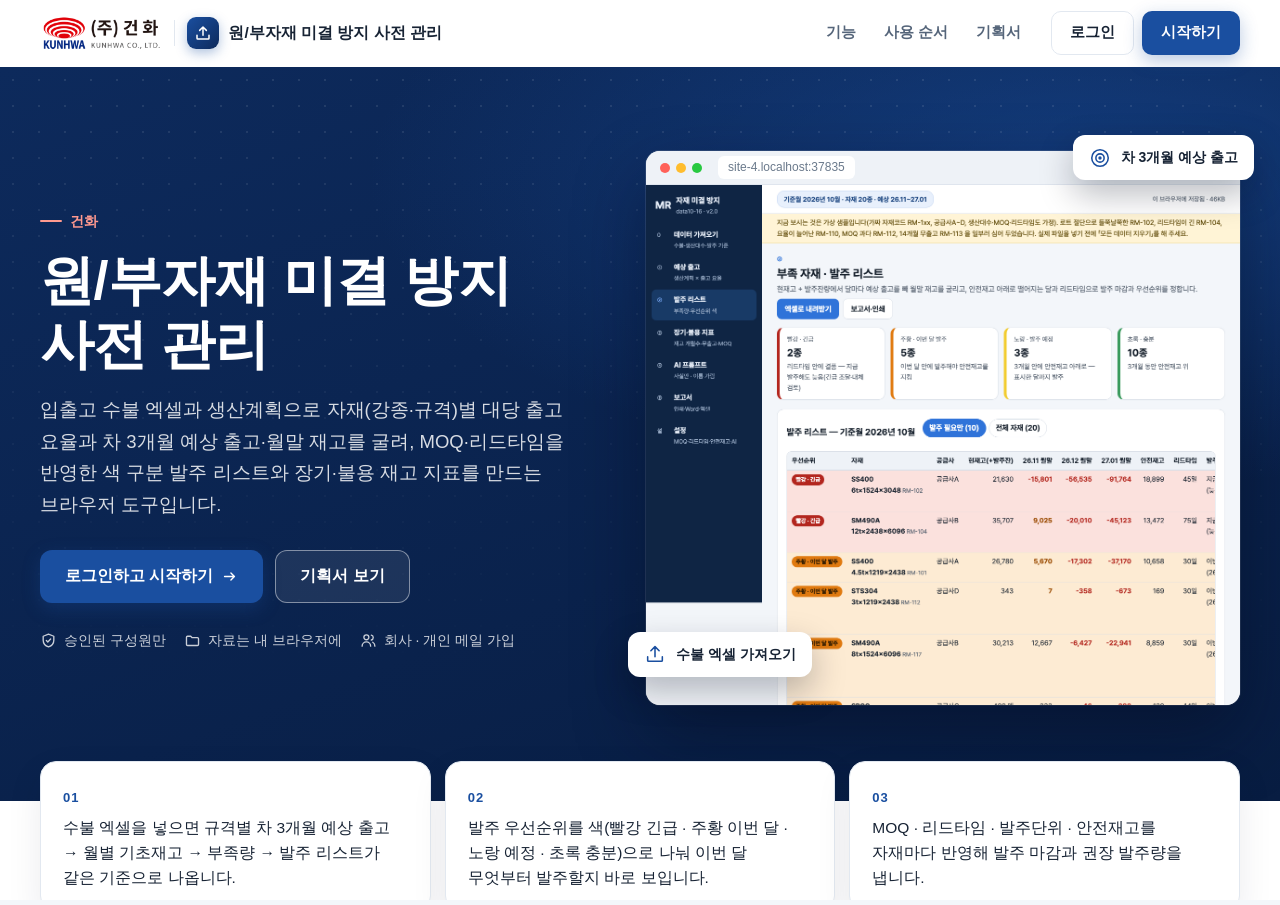
==== commit b51cbb7c: "회사 로고 반영(로그인 전 머리글) · 판 2026-11-11.1 Co-Authored-By: Claude Opus 5.5 <noreply@anthropic.com>" ====
--- a/index.html
+++ b/index.html
@@ -16,10 +16,10 @@
        v3: location.reload() 대신 질의 붙은 주소로 — reload 가 Fastly 에 남은 옛 판을 다시 받아 멈추던 것(10-21 build-data 강의안).
        탭 전환·포커스로는 옮기지 않는다(입력 유실). ETag 는 Cloudflare 가 지워서 쓸 수 없다. 원본: dreamit-1000/scripts/fresh-guard/guard.html -->
   <script>(function(){try{var L=location,P='_fg',h=window.history,q=L.search;if(/[?&]_fg=/.test(q)&&h&&h.replaceState){q=q.replace(/([?&])_fg=[^&]*&?/,'$1').replace(/[?&]$/,'');h.replaceState(h.state,'',L.pathname+q+L.hash);}var d=Date.parse(document.lastModified),u=L.pathname+L.search,k='__fresh_guard',t=0;if(!d||!window.fetch||!window.sessionStorage)return;var g=function(s,v){return s+(s.indexOf('?')<0?'?':'&')+P+'='+v;};var c=function(){var n=Date.now();if(n-t<15000)return;t=n;fetch(g(u,n),{method:'HEAD',cache:'no-store'}).then(function(r){var lm=r.headers.get('last-modified'),f=lm&&Date.parse(lm);if(!f||f<=d+1000)return;if(sessionStorage.getItem(k)===lm)return;sessionStorage.setItem(k,lm);L.replace(g(L.pathname+L.search,f)+L.hash);})['catch'](function(){});};c();var p=h&&h.pushState;if(p)h.pushState=function(){var x=p.apply(this,arguments);c();return x;};addEventListener('hashchange',c);addEventListener('popstate',c);}catch(e){}})();</script>
-  <link rel="stylesheet" href="css/style.css?v=2026-11-10.7">
+  <link rel="stylesheet" href="css/style.css?v=2026-11-11.1">
   <!-- auth-kit: 로그인 전에는 도구 화면을 감춘다(js/auth.js 가 판정 뒤 푼다) -->
   <script>document.documentElement.classList.add('auth-lock')</script>
-  <link rel="stylesheet" href="css/auth.css?v=2026-11-10.7">
+  <link rel="stylesheet" href="css/auth.css?v=2026-11-11.1">
   <!-- /auth-kit -->
 </head>
 <body>
@@ -52,18 +52,18 @@
   <div id="toast" class="toast" role="status" aria-live="polite" hidden></div>
 
   <!-- 로컬 파일(file://)로 열어도 돌도록 module 이 아닌 일반 스크립트로 불러옵니다 -->
-  <script src="vendor/xlsx.full.min.js?v=2026-11-10.7"></script>
-  <script src="js/logic.js?v=2026-11-10.7"></script>
-  <script src="js/sample-data.js?v=2026-11-10.7"></script>
-  <script src="js/store.js?v=2026-11-10.7"></script>
-  <script src="js/charts.js?v=2026-11-10.7"></script>
-  <script src="js/ai-endpoint.js?v=2026-11-10.7"></script>
-  <script src="js/ai-panel.js?v=2026-11-10.7"></script>
-  <script src="js/app.js?v=2026-11-10.7"></script>
+  <script src="vendor/xlsx.full.min.js?v=2026-11-11.1"></script>
+  <script src="js/logic.js?v=2026-11-11.1"></script>
+  <script src="js/sample-data.js?v=2026-11-11.1"></script>
+  <script src="js/store.js?v=2026-11-11.1"></script>
+  <script src="js/charts.js?v=2026-11-11.1"></script>
+  <script src="js/ai-endpoint.js?v=2026-11-11.1"></script>
+  <script src="js/ai-panel.js?v=2026-11-11.1"></script>
+  <script src="js/app.js?v=2026-11-11.1"></script>
   <!-- auth-kit: 로그인 · 사용 신청 · 승인(정본 data10-00/kit/auth) -->
-  <script src="vendor/supabase.js?v=2026-11-10.7"></script>
-  <script src="js/auth-config.js?v=2026-11-10.7"></script>
-  <script src="js/auth.js?v=2026-11-10.7"></script>
+  <script src="vendor/supabase.js?v=2026-11-11.1"></script>
+  <script src="js/auth-config.js?v=2026-11-11.1"></script>
+  <script src="js/auth.js?v=2026-11-11.1"></script>
   <!-- /auth-kit -->
 </body>
 </html>
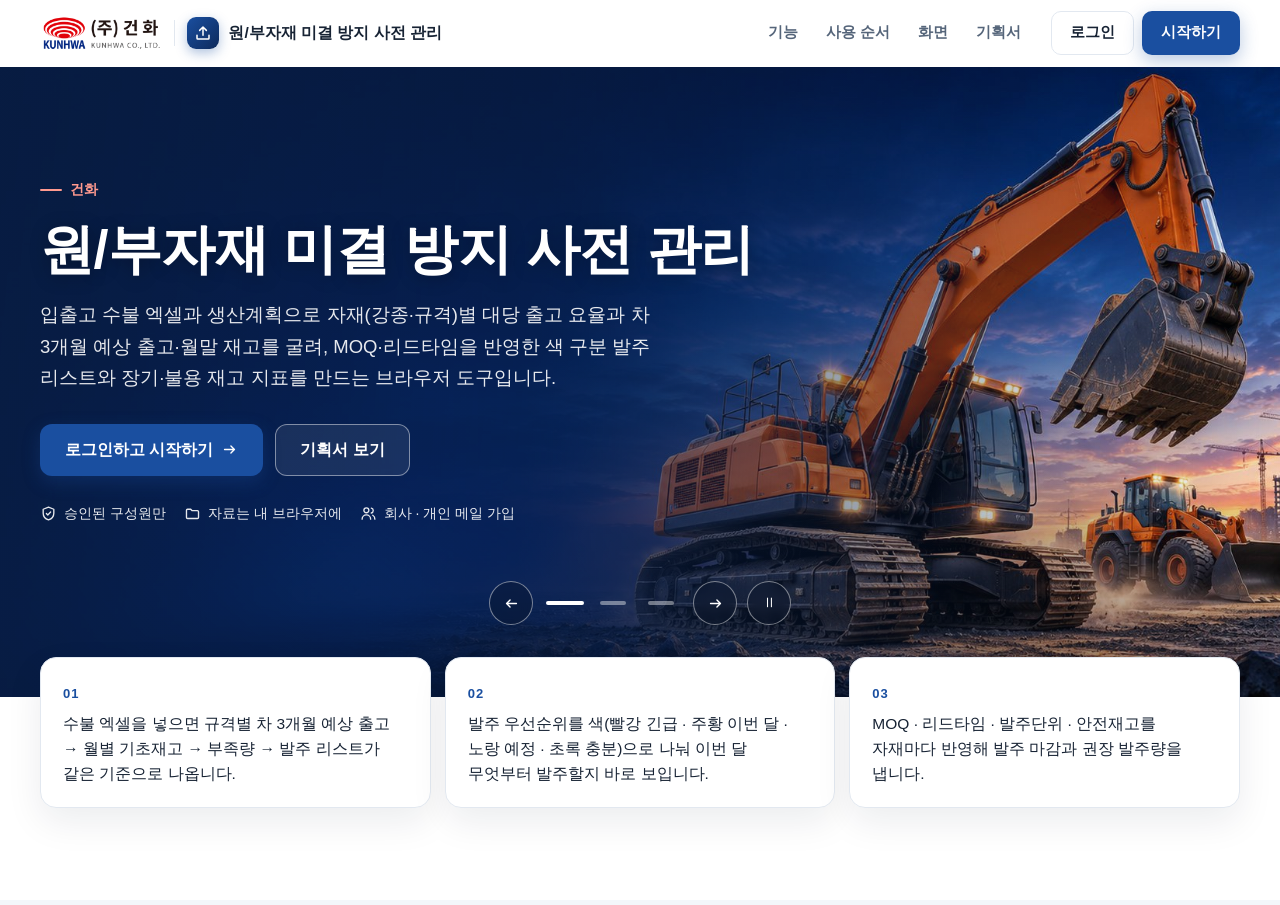
==== commit 9a03bee5: "개발 자료 전체 공개 — 개발일지 · 기획서 원문 · 시험 · SQL · 스크립트 · README (수강생 내려받기용) Co-Authored-By: Claude Fable 5.2 " ====
--- a/index.html
+++ b/index.html
@@ -16,10 +16,11 @@
        v3: location.reload() 대신 질의 붙은 주소로 — reload 가 Fastly 에 남은 옛 판을 다시 받아 멈추던 것(10-21 build-data 강의안).
        탭 전환·포커스로는 옮기지 않는다(입력 유실). ETag 는 Cloudflare 가 지워서 쓸 수 없다. 원본: dreamit-1000/scripts/fresh-guard/guard.html -->
   <script>(function(){try{var L=location,P='_fg',h=window.history,q=L.search;if(/[?&]_fg=/.test(q)&&h&&h.replaceState){q=q.replace(/([?&])_fg=[^&]*&?/,'$1').replace(/[?&]$/,'');h.replaceState(h.state,'',L.pathname+q+L.hash);}var d=Date.parse(document.lastModified),u=L.pathname+L.search,k='__fresh_guard',t=0;if(!d||!window.fetch||!window.sessionStorage)return;var g=function(s,v){return s+(s.indexOf('?')<0?'?':'&')+P+'='+v;};var c=function(){var n=Date.now();if(n-t<15000)return;t=n;fetch(g(u,n),{method:'HEAD',cache:'no-store'}).then(function(r){var lm=r.headers.get('last-modified'),f=lm&&Date.parse(lm);if(!f||f<=d+1000)return;if(sessionStorage.getItem(k)===lm)return;sessionStorage.setItem(k,lm);L.replace(g(L.pathname+L.search,f)+L.hash);})['catch'](function(){});};c();var p=h&&h.pushState;if(p)h.pushState=function(){var x=p.apply(this,arguments);c();return x;};addEventListener('hashchange',c);addEventListener('popstate',c);}catch(e){}})();</script>
-  <link rel="stylesheet" href="css/style.css?v=2026-11-11.1">
+  <link rel="stylesheet" href="css/style.css?v=2026-11-11.4">
   <!-- auth-kit: 로그인 전에는 도구 화면을 감춘다(js/auth.js 가 판정 뒤 푼다) -->
   <script>document.documentElement.classList.add('auth-lock')</script>
-  <link rel="stylesheet" href="css/auth.css?v=2026-11-11.1">
+  <link rel="stylesheet" href="css/auth.css?v=2026-11-11.4">
+  <link rel="stylesheet" href="css/board.css?v=2026-11-11.4">
   <!-- /auth-kit -->
 </head>
 <body>
@@ -52,18 +53,19 @@
   <div id="toast" class="toast" role="status" aria-live="polite" hidden></div>
 
   <!-- 로컬 파일(file://)로 열어도 돌도록 module 이 아닌 일반 스크립트로 불러옵니다 -->
-  <script src="vendor/xlsx.full.min.js?v=2026-11-11.1"></script>
-  <script src="js/logic.js?v=2026-11-11.1"></script>
-  <script src="js/sample-data.js?v=2026-11-11.1"></script>
-  <script src="js/store.js?v=2026-11-11.1"></script>
-  <script src="js/charts.js?v=2026-11-11.1"></script>
-  <script src="js/ai-endpoint.js?v=2026-11-11.1"></script>
-  <script src="js/ai-panel.js?v=2026-11-11.1"></script>
-  <script src="js/app.js?v=2026-11-11.1"></script>
+  <script src="vendor/xlsx.full.min.js?v=2026-11-11.4"></script>
+  <script src="js/logic.js?v=2026-11-11.4"></script>
+  <script src="js/sample-data.js?v=2026-11-11.4"></script>
+  <script src="js/store.js?v=2026-11-11.4"></script>
+  <script src="js/charts.js?v=2026-11-11.4"></script>
+  <script src="js/ai-endpoint.js?v=2026-11-11.4"></script>
+  <script src="js/ai-panel.js?v=2026-11-11.4"></script>
+  <script src="js/app.js?v=2026-11-11.4"></script>
   <!-- auth-kit: 로그인 · 사용 신청 · 승인(정본 data10-00/kit/auth) -->
-  <script src="vendor/supabase.js?v=2026-11-11.1"></script>
-  <script src="js/auth-config.js?v=2026-11-11.1"></script>
-  <script src="js/auth.js?v=2026-11-11.1"></script>
+  <script src="vendor/supabase.js?v=2026-11-11.4"></script>
+  <script src="js/auth-config.js?v=2026-11-11.4"></script>
+  <script src="js/board.js?v=2026-11-11.4"></script>
+  <script src="js/auth.js?v=2026-11-11.4"></script>
   <!-- /auth-kit -->
 </body>
 </html>
--- a/css/auth.css
+++ b/css/auth.css
@@ -504,3 +504,44 @@
 .kp-members tr.is-pending td { background: color-mix(in srgb, var(--ag-warn-bg) 55%, #fff); }
 .kp-chg { display: inline-block; margin: 0 10px 4px 0; font-size: 13.5px; }
 @media print { .kit-shell .side, .kit-shell .sidebar, .kit-shell .topbar, .kp-toc, .kit-nav { display: none !important; } .kp-card { break-inside: avoid; border-color: #ccc; } }
+
+/* ───────── 첫 화면: 사진 슬라이드(hero_mode = slide) ───────── */
+.hp-hero-wrap { display: contents; }
+.hp-slide { background: var(--ag-navy-2); }
+.hp-slide::after { display: none; }
+.hp-sl-track { position: absolute; inset: 0; display: flex; transition: transform .9s cubic-bezier(.22, .7, .2, 1); will-change: transform; }
+.hp-sl { flex: 0 0 100%; background: center / cover no-repeat; }
+.hp-slide::before { content: ''; position: absolute; inset: 0; z-index: 1; pointer-events: none;
+  background: linear-gradient(95deg, color-mix(in srgb, var(--ag-navy-2) 92%, transparent) 0%, color-mix(in srgb, var(--ag-navy-2) 74%, transparent) 42%, color-mix(in srgb, var(--ag-navy-2) 22%, transparent) 78%, transparent 100%),
+              linear-gradient(0deg, rgba(0, 0, 0, .34) 0%, transparent 34%); }
+.hp-slide .hp-slide-in { z-index: 2; grid-template-columns: minmax(0, 1fr); min-height: clamp(480px, 70vh, 740px); padding-bottom: 150px; }
+.hp-slide .hp-hero-copy { max-width: 720px; }
+.hp-slide h1 { color: #fff; text-shadow: 0 2px 18px rgba(0, 0, 0, .28); }
+.hp-slide .hp-lead, .hp-slide .hp-trust-chips li { color: rgba(255, 255, 255, .9); }
+.hp-sl-ctl { position: absolute; z-index: 3; left: 0; right: 0; bottom: 72px; display: flex; align-items: center; justify-content: center; gap: 10px; }
+.hp-sl-btn { width: 44px; height: 44px; display: inline-grid; place-items: center; border-radius: 50%; border: 1px solid rgba(255, 255, 255, .45); background: rgba(10, 20, 40, .38); color: #fff; cursor: pointer; font: inherit; font-size: 13px; backdrop-filter: blur(6px); }
+.hp-sl-btn:hover { background: rgba(10, 20, 40, .6); border-color: #fff; }
+.hp-sl-btn:focus-visible, .hp-sl-dots button:focus-visible { outline: 2px solid #fff; outline-offset: 2px; }
+.hp-flip { transform: scaleX(-1); }
+.hp-sl-dots { display: flex; align-items: center; gap: 4px; }
+.hp-sl-dots button { width: 44px; height: 44px; padding: 0; border: 0; background: none; cursor: pointer; display: grid; place-items: center; }
+.hp-sl-dots button::before { content: ''; width: 26px; height: 4px; border-radius: 4px; background: rgba(255, 255, 255, .42); transition: background .2s, width .2s; }
+.hp-sl-dots button[aria-current="true"]::before { background: #fff; width: 38px; }
+.hp-sl-cap { position: absolute; z-index: 3; right: var(--hp-pad, 20px); bottom: 82px; margin: 0; font-size: 13px; color: rgba(255, 255, 255, .8); max-width: 34ch; text-align: right; }
+.hp-sl-cap:empty { display: none; }
+.ag-light .hp-slide h1 { color: #fff; }
+.ag-light .hp-slide .hp-lead, .ag-light .hp-slide .hp-trust-chips li { color: rgba(255, 255, 255, .9); }
+@media (max-width: 899px) { .hp-sl-cap { display: none; } .hp-slide .hp-slide-in { min-height: 0; padding-bottom: 140px; } }
+@media (prefers-reduced-motion: reduce) { .hp-sl-track { transition: none; } }
+/* 관리자 「첫 화면」 */
+.ks-opts { display: grid; grid-template-columns: minmax(0, 1fr); gap: 12px; }
+@media (min-width: 900px) { .ks-opts { grid-template-columns: repeat(2, minmax(0, 1fr)); } }
+.ag-form .ks-opt { display: flex; align-items: flex-start; gap: 12px; padding: 16px; border: 1.5px solid var(--ag-line); border-radius: 12px; cursor: pointer; font-weight: 400; }
+.ks-opt:has(input:checked) { border-color: var(--ag-brand); background: color-mix(in srgb, var(--ag-brand) 6%, #fff); }
+.ks-opt.is-off { opacity: .6; cursor: not-allowed; }
+.ag-form .ks-opt input { width: 20px; height: 20px; padding: 0; margin-top: 2px; flex: none; }
+.ks-opt span { display: grid; gap: 4px; } .ks-opt b { font-size: 16px; color: var(--ag-ink); } .ks-opt small { font-size: 14px; line-height: 1.6; color: var(--ag-sub); }
+.ks-thumbs { list-style: none; margin: 0 0 12px; padding: 0; display: grid; grid-template-columns: repeat(auto-fill, minmax(200px, 1fr)); gap: 12px; }
+.ks-thumbs li { display: grid; gap: 6px; font-size: 13px; color: var(--ag-sub); }
+.ks-thumbs img { width: 100%; aspect-ratio: 16 / 7.5; object-fit: cover; border-radius: 10px; border: 1px solid #e2e8f0; display: block; }
+.kp code { padding: 1px 6px; border-radius: 6px; background: #eef2f6; font-size: .92em; }
--- a/css/board.css
+++ b/css/board.css
@@ -0,0 +1,38 @@
+/* data10 게시판 · 새 글 알림 — 정본: data10-00/kit/auth/css/board.css */
+.kit-ext-n { display: inline-grid; place-items: center; min-width: 18px; height: 18px; padding: 0 5px; margin-left: 6px; border-radius: 9px; background: #d92d20; color: #fff; font-size: 11.5px; font-weight: 800; line-height: 1; }
+.kit-ext-n[hidden] { display: none; }
+.kit-nav .kit-ext-n { margin-left: auto; }
+.kb-tools { display: flex; flex-wrap: wrap; gap: 8px; align-items: center; margin: 0 0 14px; }
+.kb-tools .kb-right { margin-left: auto; }
+.kb-danger { color: var(--ag-err); } .kb-danger:hover { border-color: var(--ag-err); }
+.kb-list { list-style: none; margin: 0; padding: 0; }
+.kb-list li + li { border-top: 1px solid #e8edf3; }
+.kb-list a { display: flex; flex-wrap: wrap; align-items: center; gap: 6px 10px; padding: 14px 10px; min-height: 48px; color: var(--ag-ink); text-decoration: none; border-radius: 10px; }
+.kb-list a:hover { background: #f4f7fb; }
+.kb-t { font-size: 16px; font-weight: 700; word-break: keep-all; overflow-wrap: anywhere; }
+.kb-m { margin-left: auto; font-size: 13.5px; color: var(--ag-sub); white-space: nowrap; }
+.kb-c { font-size: 12.5px; font-weight: 700; color: var(--ag-sub); }
+.kb-pin, .kb-new { display: inline-block; padding: 2px 8px; border-radius: 999px; font-size: 12px; font-weight: 800; white-space: nowrap; }
+.kb-pin { background: color-mix(in srgb, var(--ag-brand) 14%, #fff); color: var(--ag-brand-d); margin-right: 6px; }
+.kb-new { background: #fdecea; color: #b3261e; }
+.kb-empty, .kb-dim { color: var(--ag-sub); font-size: 15px; margin: 6px 0; }
+.kb-err { margin: 0 0 12px; padding: 10px 12px; border-radius: 10px; background: var(--ag-err-bg); color: var(--ag-err); font-size: 14.5px; }
+.kb-post h2 { font-size: 20px; line-height: 1.4; margin-bottom: 6px; word-break: keep-all; overflow-wrap: anywhere; }
+.kb-meta { margin: 0 0 12px; font-size: 13.5px; color: var(--ag-sub); }
+.kb-body { font-size: 15.5px; line-height: 1.75; word-break: keep-all; overflow-wrap: anywhere; }
+.kb-coms { list-style: none; margin: 0 0 16px; padding: 0; display: grid; gap: 12px; }
+.kb-coms li { padding: 12px 14px; border-radius: 12px; background: #f6f8fb; }
+.kb-coms .kb-meta { margin-bottom: 4px; }
+.kb-link { font: inherit; font-size: 13px; border: 0; background: none; color: var(--ag-sub); text-decoration: underline; cursor: pointer; padding: 0 4px; }
+.kb-form textarea, .kb-cform textarea, .kb-form select { font: inherit; font-size: 16px; font-weight: 400; padding: 10px 12px; border: 1px solid var(--ag-line); border-radius: 9px; background: #fff; color: var(--ag-ink); width: 100%; box-sizing: border-box; }
+.kb-form textarea, .kb-cform textarea { resize: vertical; line-height: 1.65; }
+.kb-form textarea:focus, .kb-cform textarea:focus, .kb-form select:focus { outline: 2px solid var(--ag-brand); outline-offset: 1px; border-color: var(--ag-brand); }
+.kb-form .kb-chk { display: flex; align-items: center; gap: 8px; font-weight: 600; }
+.kb-form .kb-chk input { width: 18px; height: 18px; padding: 0; }
+.kb code, .kb-form code { padding: 1px 6px; border-radius: 6px; background: #eef2f6; font-size: .92em; }
+.kb-toast { position: fixed; right: 18px; bottom: 18px; z-index: 9000; display: flex; align-items: center; gap: 12px; max-width: min(360px, calc(100vw - 36px)); padding: 13px 16px; border: 0; border-radius: 14px; background: var(--ag-navy, #172334); color: #fff; font: inherit; text-align: left; cursor: pointer; box-shadow: 0 14px 34px rgba(15, 30, 55, .28); }
+.kb-toast span { display: grid; gap: 2px; min-width: 0; }
+.kb-toast b { font-size: 14.5px; }
+.kb-toast small { font-size: 13.5px; opacity: .85; overflow: hidden; text-overflow: ellipsis; white-space: nowrap; }
+@media (max-width: 639px) { .kb-m { margin-left: 0; width: 100%; } }
+@media print { .kb-toast, .kb-tools { display: none !important; } }
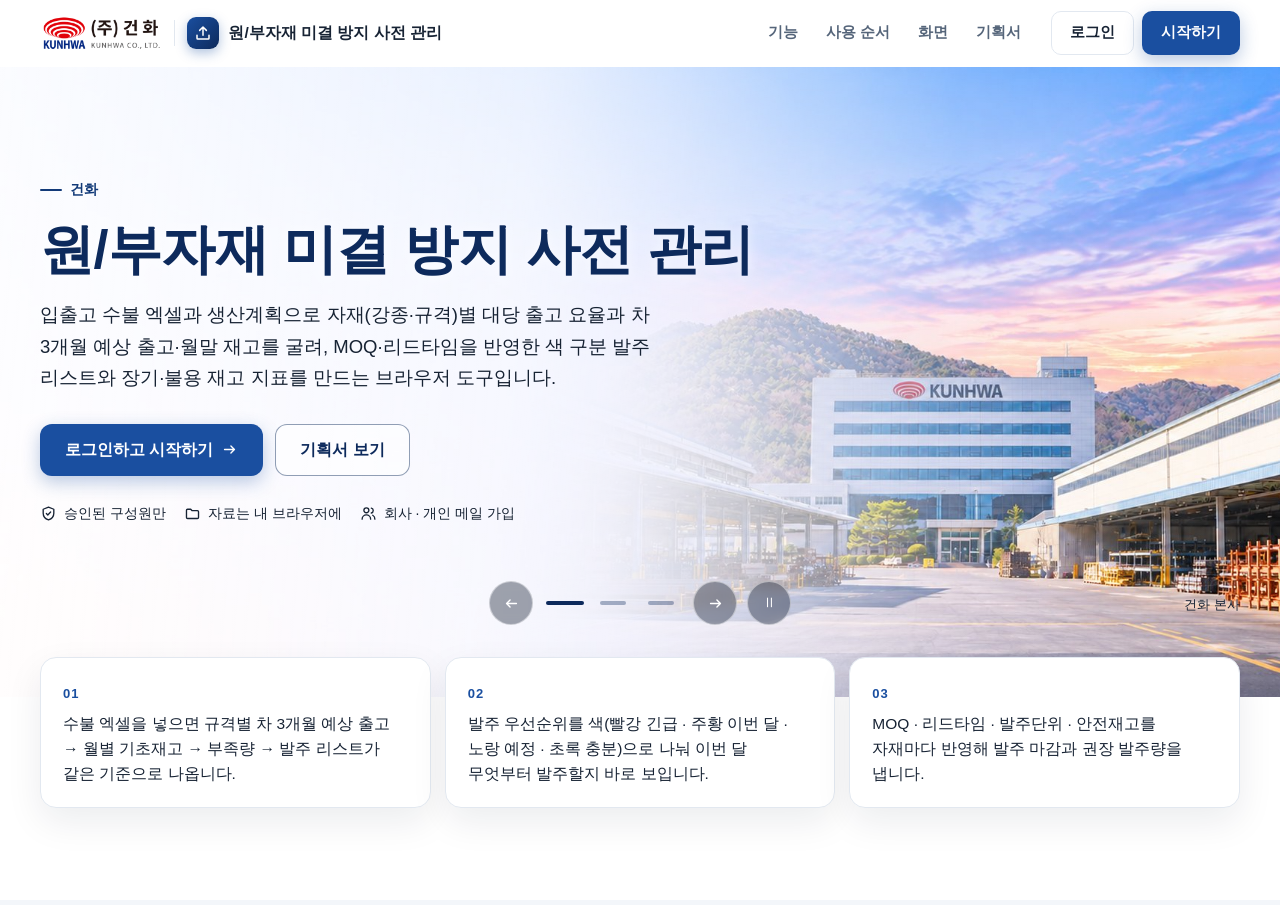
==== commit 9fc4df80: "개발 자료 전체 공개 — 개발일지 · 기획서 원문 · 시험 · SQL · 스크립트 · README (수강생 내려받기용) Co-Authored-By: Claude Fable 5.2 " ====
--- a/index.html
+++ b/index.html
@@ -16,11 +16,11 @@
        v3: location.reload() 대신 질의 붙은 주소로 — reload 가 Fastly 에 남은 옛 판을 다시 받아 멈추던 것(10-21 build-data 강의안).
        탭 전환·포커스로는 옮기지 않는다(입력 유실). ETag 는 Cloudflare 가 지워서 쓸 수 없다. 원본: dreamit-1000/scripts/fresh-guard/guard.html -->
   <script>(function(){try{var L=location,P='_fg',h=window.history,q=L.search;if(/[?&]_fg=/.test(q)&&h&&h.replaceState){q=q.replace(/([?&])_fg=[^&]*&?/,'$1').replace(/[?&]$/,'');h.replaceState(h.state,'',L.pathname+q+L.hash);}var d=Date.parse(document.lastModified),u=L.pathname+L.search,k='__fresh_guard',t=0;if(!d||!window.fetch||!window.sessionStorage)return;var g=function(s,v){return s+(s.indexOf('?')<0?'?':'&')+P+'='+v;};var c=function(){var n=Date.now();if(n-t<15000)return;t=n;fetch(g(u,n),{method:'HEAD',cache:'no-store'}).then(function(r){var lm=r.headers.get('last-modified'),f=lm&&Date.parse(lm);if(!f||f<=d+1000)return;if(sessionStorage.getItem(k)===lm)return;sessionStorage.setItem(k,lm);L.replace(g(L.pathname+L.search,f)+L.hash);})['catch'](function(){});};c();var p=h&&h.pushState;if(p)h.pushState=function(){var x=p.apply(this,arguments);c();return x;};addEventListener('hashchange',c);addEventListener('popstate',c);}catch(e){}})();</script>
-  <link rel="stylesheet" href="css/style.css?v=2026-11-11.4">
+  <link rel="stylesheet" href="css/style.css?v=2026-11-11.6">
   <!-- auth-kit: 로그인 전에는 도구 화면을 감춘다(js/auth.js 가 판정 뒤 푼다) -->
   <script>document.documentElement.classList.add('auth-lock')</script>
-  <link rel="stylesheet" href="css/auth.css?v=2026-11-11.4">
-  <link rel="stylesheet" href="css/board.css?v=2026-11-11.4">
+  <link rel="stylesheet" href="css/auth.css?v=2026-11-11.6">
+  <link rel="stylesheet" href="css/board.css?v=2026-11-11.6">
   <!-- /auth-kit -->
 </head>
 <body>
@@ -53,19 +53,19 @@
   <div id="toast" class="toast" role="status" aria-live="polite" hidden></div>
 
   <!-- 로컬 파일(file://)로 열어도 돌도록 module 이 아닌 일반 스크립트로 불러옵니다 -->
-  <script src="vendor/xlsx.full.min.js?v=2026-11-11.4"></script>
-  <script src="js/logic.js?v=2026-11-11.4"></script>
-  <script src="js/sample-data.js?v=2026-11-11.4"></script>
-  <script src="js/store.js?v=2026-11-11.4"></script>
-  <script src="js/charts.js?v=2026-11-11.4"></script>
-  <script src="js/ai-endpoint.js?v=2026-11-11.4"></script>
-  <script src="js/ai-panel.js?v=2026-11-11.4"></script>
-  <script src="js/app.js?v=2026-11-11.4"></script>
+  <script src="vendor/xlsx.full.min.js?v=2026-11-11.6"></script>
+  <script src="js/logic.js?v=2026-11-11.6"></script>
+  <script src="js/sample-data.js?v=2026-11-11.6"></script>
+  <script src="js/store.js?v=2026-11-11.6"></script>
+  <script src="js/charts.js?v=2026-11-11.6"></script>
+  <script src="js/ai-endpoint.js?v=2026-11-11.6"></script>
+  <script src="js/ai-panel.js?v=2026-11-11.6"></script>
+  <script src="js/app.js?v=2026-11-11.6"></script>
   <!-- auth-kit: 로그인 · 사용 신청 · 승인(정본 data10-00/kit/auth) -->
-  <script src="vendor/supabase.js?v=2026-11-11.4"></script>
-  <script src="js/auth-config.js?v=2026-11-11.4"></script>
-  <script src="js/board.js?v=2026-11-11.4"></script>
-  <script src="js/auth.js?v=2026-11-11.4"></script>
+  <script src="vendor/supabase.js?v=2026-11-11.6"></script>
+  <script src="js/auth-config.js?v=2026-11-11.6"></script>
+  <script src="js/board.js?v=2026-11-11.6"></script>
+  <script src="js/auth.js?v=2026-11-11.6"></script>
   <!-- /auth-kit -->
 </body>
 </html>
--- a/css/auth.css
+++ b/css/auth.css
@@ -510,7 +510,7 @@
 .hp-slide { background: var(--ag-navy-2); }
 .hp-slide::after { display: none; }
 .hp-sl-track { position: absolute; inset: 0; display: flex; transition: transform .9s cubic-bezier(.22, .7, .2, 1); will-change: transform; }
-.hp-sl { flex: 0 0 100%; background: center / cover no-repeat; }
+.hp-sl { flex: 0 0 100%; background: 78% center / cover no-repeat; }   /* 왼쪽에 제목이 놓이므로 사진의 오른쪽(주제)을 살린다 */
 .hp-slide::before { content: ''; position: absolute; inset: 0; z-index: 1; pointer-events: none;
   background: linear-gradient(95deg, color-mix(in srgb, var(--ag-navy-2) 92%, transparent) 0%, color-mix(in srgb, var(--ag-navy-2) 74%, transparent) 42%, color-mix(in srgb, var(--ag-navy-2) 22%, transparent) 78%, transparent 100%),
               linear-gradient(0deg, rgba(0, 0, 0, .34) 0%, transparent 34%); }
@@ -545,3 +545,27 @@
 .ks-thumbs li { display: grid; gap: 6px; font-size: 13px; color: var(--ag-sub); }
 .ks-thumbs img { width: 100%; aspect-ratio: 16 / 7.5; object-fit: cover; border-radius: 10px; border: 1px solid #e2e8f0; display: block; }
 .kp code { padding: 1px 6px; border-radius: 6px; background: #eef2f6; font-size: .92em; }
+
+/* 밝은 사진(slides[].tone = light): 왼쪽을 흰 면으로 받치고 글자를 어둡게 */
+.hp-slide::before, .hp-slide h1, .hp-slide .hp-lead, .hp-slide .hp-trust-chips li, .hp-slide .hp-eyebrow { transition: color .5s, background .5s, opacity .5s; }
+.hp-slide.hp-sl-light::before { background: linear-gradient(95deg, rgba(255, 255, 255, .9) 0%, rgba(255, 255, 255, .72) 40%, rgba(255, 255, 255, .12) 72%, transparent 100%); }
+.hp-slide.hp-sl-light h1 { color: var(--ag-navy); text-shadow: 0 1px 12px rgba(255, 255, 255, .7); }
+.hp-slide.hp-sl-light .hp-lead, .hp-slide.hp-sl-light .hp-trust-chips li { color: var(--ag-ink); }
+.hp-slide.hp-sl-light .hp-eyebrow { color: var(--ag-brand-d); }
+.hp-slide.hp-sl-light .hp-line { color: var(--ag-navy); border-color: color-mix(in srgb, var(--ag-navy) 45%, transparent); background: rgba(255, 255, 255, .55); }
+.hp-slide.hp-sl-light .hp-sl-cap { color: var(--ag-ink); }
+.hp-slide.hp-sl-light .hp-sl-dots button::before { background: color-mix(in srgb, var(--ag-navy) 35%, transparent); }
+.hp-slide.hp-sl-light .hp-sl-dots button[aria-current="true"]::before { background: var(--ag-navy); }
+
+/* 슬라이드 히어로 글자: 배지 · 제목 줄 · 설명 · 단추가 차례로 떠오른다 */
+.hp-ln { display: block; }
+.hp-fx .hp-fxi { opacity: 0; transform: translateY(22px); transition: opacity .7s ease, transform .7s cubic-bezier(.2, .7, .2, 1); transition-delay: calc(var(--i, 0) * 140ms + 120ms); }
+.hp-fx-on .hp-fx .hp-fxi { opacity: 1; transform: none; }
+.hp-badge { display: inline-flex; align-items: center; margin: 0 0 18px; padding: 7px 16px; border-radius: 999px; background: var(--ag-accent); color: #1a1205; font-size: 15px; font-weight: 800; letter-spacing: .01em; box-shadow: 0 6px 18px rgba(0, 0, 0, .22); }
+.hp-slide .hp-lead { margin-bottom: 4px; }
+@media (prefers-reduced-motion: reduce) { .hp-fx .hp-fxi { opacity: 1; transform: none; transition: none; } }
+/* landing.cards — 아이콘 카드 */
+.hp-cardi { display: flex; align-items: flex-start; gap: 14px; }
+.hp-cardi-ic { flex: none; width: 48px; height: 48px; border-radius: 12px; display: grid; place-items: center; background: color-mix(in srgb, var(--ag-brand) 12%, #fff); color: var(--ag-brand-d); }
+.hp-cardi b { display: block; font-size: 18px; color: var(--ag-ink); }
+.hp-cardi p { margin: 4px 0 0; font-size: 14.5px; color: var(--ag-sub); }
